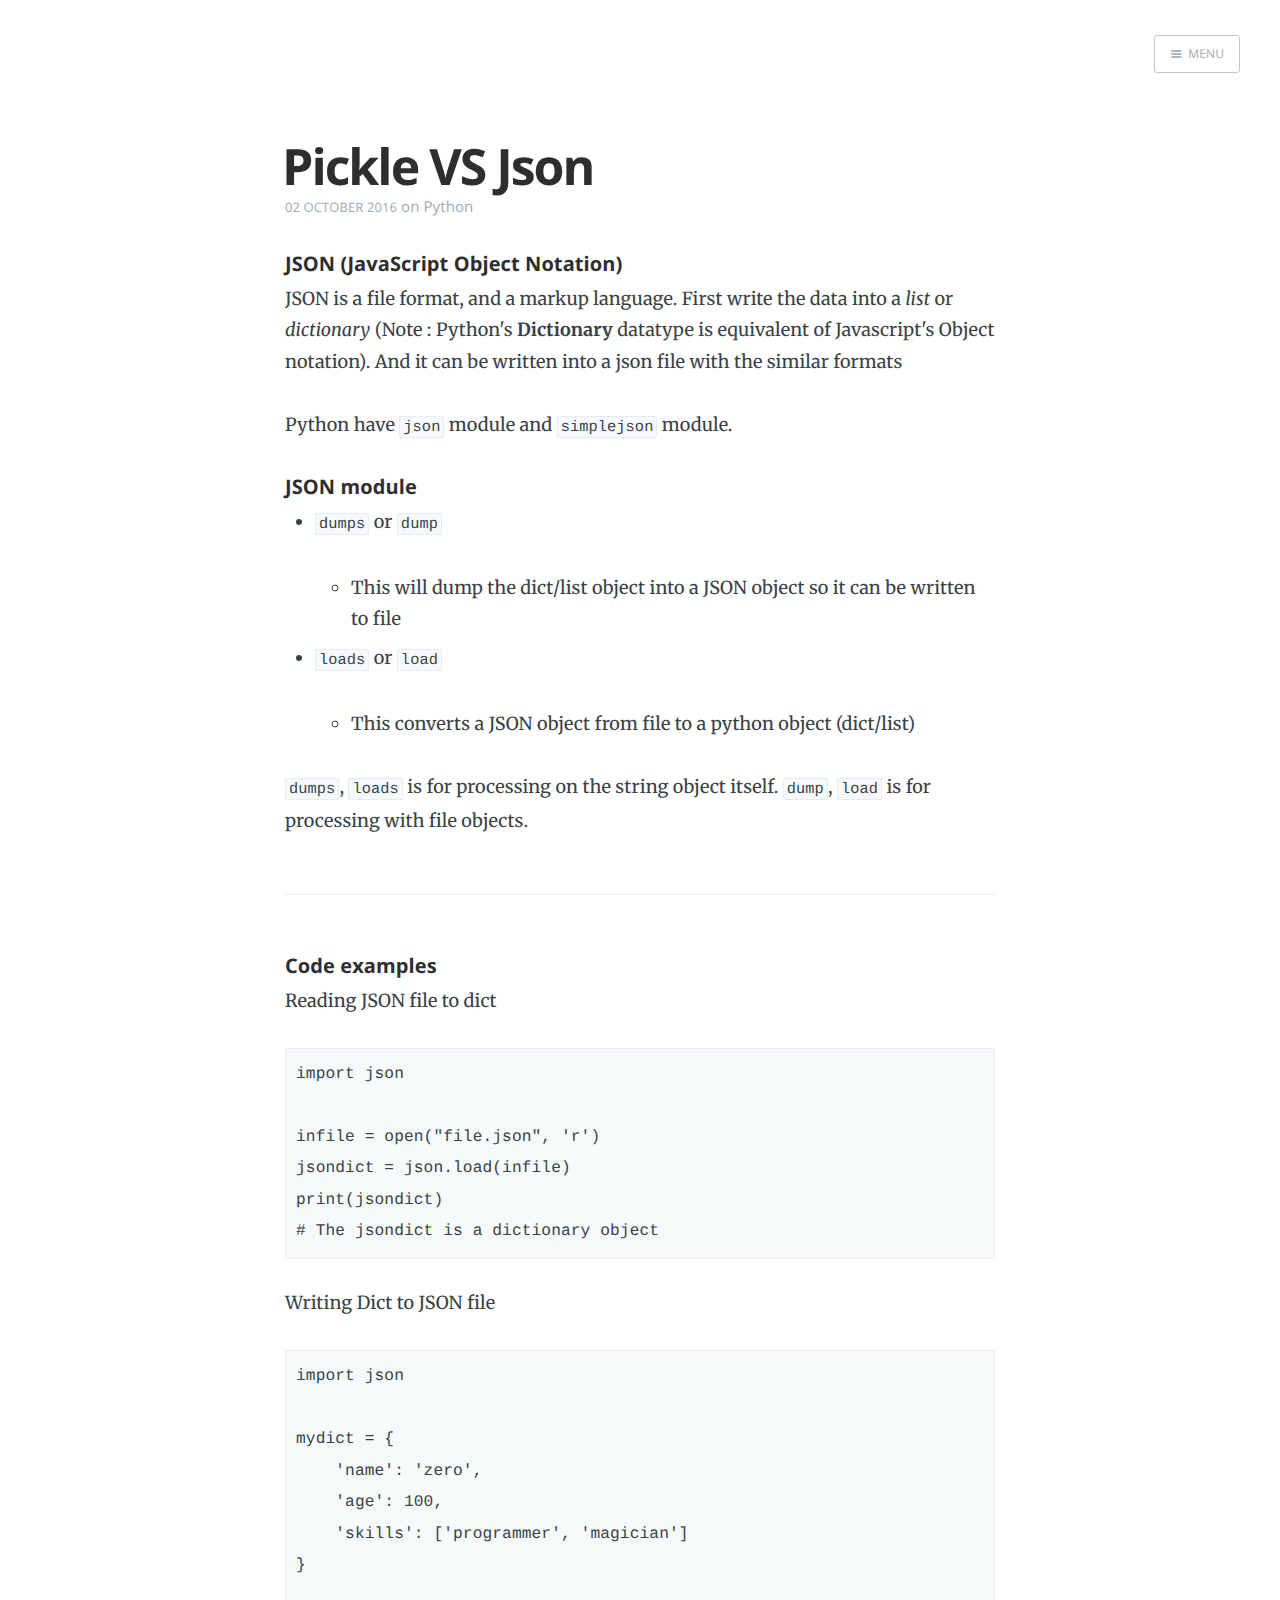
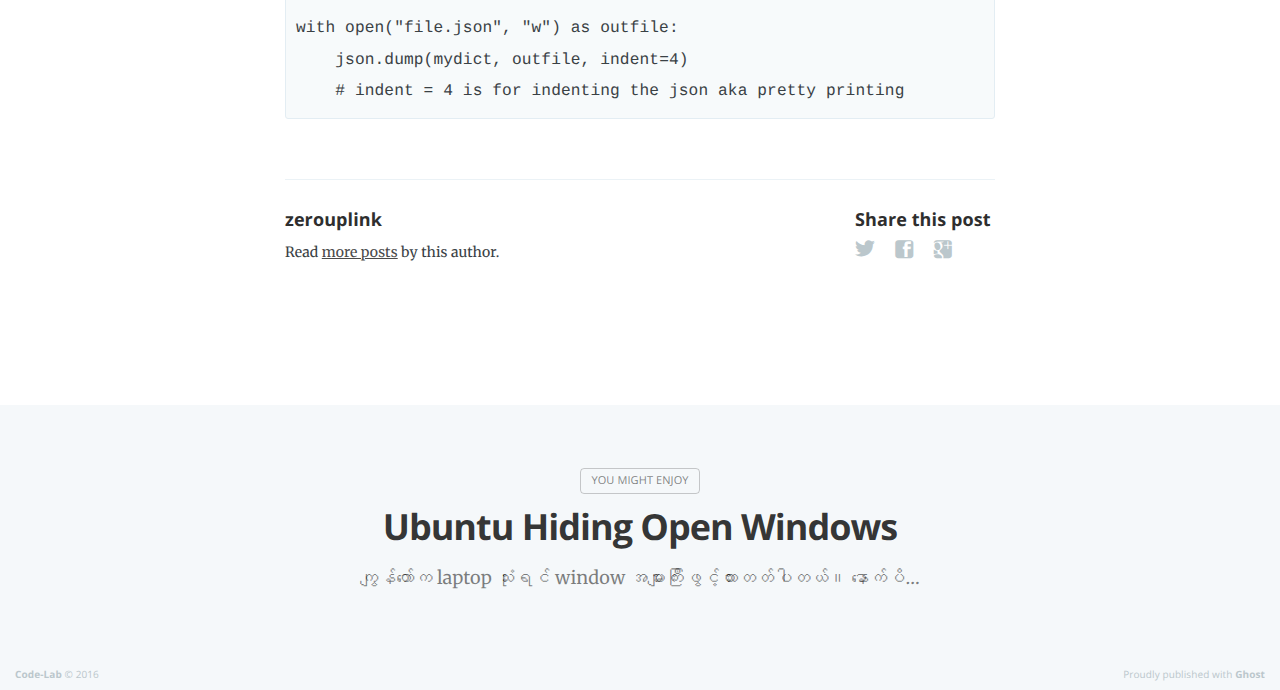
==== pickle-vs-json/index.html @ 9c70cc10 "Pickle VS JSON post" ====
<head>
    <meta charset="utf-8">
    <meta http-equiv="X-UA-Compatible" content="IE=edge">

    <title>Pickle VS Json</title>
    <meta name="description" content="">

    <meta name="HandheldFriendly" content="True">
    <meta name="viewport" content="width=device-width, initial-scale=1.0">

    <link rel="shortcut icon" href="../favicon.ico">

    <link rel="stylesheet" type="text/css" href="../assets/css/screen.css?v=902870413f">
    <link rel="stylesheet" type="text/css" href="http://fonts.googleapis.com/css?family=Merriweather:300,700,700italic,300italic%7COpen+Sans:700,400">

    <link rel="canonical" href="http://p.umputun.com/pickle-vs-json/">
    <meta name="referrer" content="origin">
    
    <meta property="og:site_name" content="Code-Lab">
    <meta property="og:type" content="article">
    <meta property="og:title" content="Pickle VS Json">
    <meta property="og:description" content="JSON (JavaScript Object Notation) JSON is a file format, and a markup language. First write the data into a list or dictionary (Note : Python's Dictionary datatype is equivalent of Javascript's Object notation). And it can be written into a json file with the similar formats Python have json module and">
    <meta property="og:url" content="http://p.umputun.com/pickle-vs-json/">
    <meta property="article:published_time" content="2016-10-02T12:34:28.704Z">
    <meta property="article:modified_time" content="2016-10-02T12:34:28.700Z">
    <meta property="article:tag" content="Python">
    
    <meta name="twitter:card" content="summary">
    <meta name="twitter:title" content="Pickle VS Json">
    <meta name="twitter:description" content="JSON (JavaScript Object Notation) JSON is a file format, and a markup language. First write the data into a list or dictionary (Note : Python's Dictionary datatype is equivalent of Javascript's Object notation). And it can be written into a json file with the similar formats Python have json module and">
    <meta name="twitter:url" content="http://p.umputun.com/pickle-vs-json/">
    <meta name="twitter:label1" content="Written by">
    <meta name="twitter:data1" content="zerouplink">
    <meta name="twitter:label2" content="Filed under">
    <meta name="twitter:data2" content="Python">
    
    <script type="application/ld+json">
{
    "@context": "https://schema.org",
    "@type": "Article",
    "publisher": {
        "@type": "Organization",
        "name": "Code-Lab",
        "logo": "http://p.umputun.com/ghost/img/ghosticon.jpg"
    },
    "author": {
        "@type": "Person",
        "name": "zerouplink",
        "url": "http://p.umputun.com/author/zerouplink/",
        "sameAs": []
    },
    "headline": "Pickle VS Json",
    "url": "http://p.umputun.com/pickle-vs-json/",
    "datePublished": "2016-10-02T12:34:28.704Z",
    "dateModified": "2016-10-02T12:34:28.700Z",
    "keywords": "Python",
    "description": "JSON (JavaScript Object Notation) JSON is a file format, and a markup language. First write the data into a list or dictionary (Note : Python&#x27;s Dictionary datatype is equivalent of Javascript&#x27;s Object notation). And it can be written into a json file with the similar formats Python have json module and"
}
    </script>

    <meta name="generator" content="Ghost 0.8">
    <link rel="alternate" type="application/rss+xml" title="Code-Lab" href="http://p.umputun.com/rss/">
</head>
<body class="post-template tag-python nav-closed">

    <div class="nav">
    <h3 class="nav-title">Menu</h3>
    <a href="index.html#" class="nav-close">
        <span class="hidden">Close</span>
    </a>
    <ul>
            <li class="nav-home" role="presentation"><a href="http://p.umputun.com/">Home</a></li>
    </ul>
        <a class="subscribe-button icon-feed" href="http://p.umputun.com/rss/">Subscribe</a>
</div>
<span class="nav-cover"></span>


    <div class="site-wrapper">

        


<header class="main-header post-head no-cover">
    <nav class="main-nav  clearfix">
        
            <a class="menu-button icon-menu" href="index.html#"><span class="word">Menu</span></a>
    </nav>
</header>

<main class="content" role="main">
    <article class="post tag-python">

        <header class="post-header">
            <h1 class="post-title">Pickle VS Json</h1>
            <section class="post-meta">
                <time class="post-date" datetime="2016-10-02">02 October 2016</time>  on <a href="../tag/python/">Python</a>
            </section>
        </header>

        <section class="post-content">
            <h5 id="jsonjavascriptobjectnotation">JSON (JavaScript Object Notation)</h5>

<p>JSON is a file format, and a markup language. First write the data into a <em>list</em> or <em>dictionary</em> (Note : Python's <strong>Dictionary</strong> datatype is equivalent of Javascript's Object notation). And it can be written into a json file with the similar formats</p>

<p>Python have <code>json</code> module and <code>simplejson</code> module. </p>

<h5 id="jsonmodule">JSON module</h5>

<ul>
<li><p><code>dumps</code> or <code>dump</code></p>

<ul><li>This will dump the dict/list object into a JSON object so it can be written to file</li></ul></li>
<li><p><code>loads</code> or <code>load</code></p>

<ul><li>This converts a JSON object from file to a python object (dict/list)</li></ul></li>
</ul>

<p><code>dumps</code>, <code>loads</code> is for processing on the string object itself. <code>dump</code>, <code>load</code> is for processing with file objects.</p>

<hr>

<h5 id="codeexamples">Code examples</h5>

<p>Reading JSON file to dict  </p>

<pre><code class="language-python">import json

infile = open("file.json", 'r')  
jsondict = json.load(infile)  
print(jsondict)  
# The jsondict is a dictionary object
</code></pre>

<p>Writing Dict to JSON file  </p>

<pre><code class="language-python">import json

mydict = {  
    'name': 'zero',
    'age': 100,
    'skills': ['programmer', 'magician']
}

with open("file.json", "w") as outfile:  
    json.dump(mydict, outfile, indent=4)
    # indent = 4 is for indenting the json aka pretty printing
</code></pre>
        </section>

        <footer class="post-footer">



            <section class="author">
                <h4><a href="../author/zerouplink/">zerouplink</a></h4>

                    <p>Read <a href="../author/zerouplink/">more posts</a> by this author.</p>
                <div class="author-meta">
                    
                    
                </div>
            </section>


            <section class="share">
                <h4>Share this post</h4>
                <a class="icon-twitter" href="https://twitter.com/intent/tweet?text=Pickle%20VS%20Json&amp;url=http://p.umputun.com/pickle-vs-json/" onclick="window.open(this.href, 'twitter-share', 'width=550,height=235');return false;">
                    <span class="hidden">Twitter</span>
                </a>
                <a class="icon-facebook" href="https://www.facebook.com/sharer/sharer.php?u=http://p.umputun.com/pickle-vs-json/" onclick="window.open(this.href, 'facebook-share','width=580,height=296');return false;">
                    <span class="hidden">Facebook</span>
                </a>
                <a class="icon-google-plus" href="https://plus.google.com/share?url=http://p.umputun.com/pickle-vs-json/" onclick="window.open(this.href, 'google-plus-share', 'width=490,height=530');return false;">
                    <span class="hidden">Google+</span>
                </a>
            </section>


        </footer>

    </article>
</main>

<aside class="read-next">
    <a class="read-next-story prev no-cover" href="../ubuntu-hiding-open-windows/">
        <section class="post">
            <h2>Ubuntu Hiding Open Windows</h2>
            <p>ကျွန်တော်က laptop သုံးရင် window အများကြီးဖွင့်ထားတတ်ပါတယ်။ နောက်ပိ…</p>
        </section>
    </a>
</aside>



        <footer class="site-footer clearfix">
            <section class="copyright"><a href="http://p.umputun.com">Code-Lab</a> © 2016</section>
            <section class="poweredby">Proudly published with <a href="https://ghost.org">Ghost</a></section>
        </footer>

    </div>

    <script type="text/javascript" src="https://code.jquery.com/jquery-1.12.0.min.js"></script>
    
    <script type="text/javascript" src="../assets/js/jquery.fitvids.js?v=902870413f"></script>
    <script type="text/javascript" src="../assets/js/index.js?v=902870413f"></script>

</body>
---- assets/css/screen.css ----
/* ==========================================================================
   Table of Contents
   ========================================================================== */

/*

    0.  Normalize
    1.  Icons
    2.  General
    3.  Utilities
    4.  General
    5.  Single Post
    6.  Tag Archive
    7.  Read Next
    8.  Third Party Elements
    9.  Pagination
    10.  Footer
    11. Media Queries (Tablet)
    12. Media Queries (Mobile)
    13. Animations

*/

/* ==========================================================================
   0. normalize.css v3.0.3 | MIT License | git.io/normalize | (minified)
   ========================================================================== */

html {
    font-family: sans-serif;
    -ms-text-size-adjust: 100%;
    -webkit-text-size-adjust: 100%
}
body { margin: 0; }
article, aside, details,
figcaption, figure,
footer, header,
main, menu, nav,
section, summary { display:block; }
audio, canvas, progress, video {
    display: inline-block;
    vertical-align: baseline;
}
audio:not([controls]) { display: none; height: 0; }
[hidden], template { display: none; }
a { background-color: transparent;}
a:active, a:hover { outline: 0; }
abbr[title] { border-bottom: 1px dotted; }
b, strong { font-weight: bold; }
dfn { font-style: italic; }
h1 { font-size: 2em; margin: 0.67em 0; }
mark { background: #ff0; color: #000; }
small { font-size: 80%; }
sub, sup {
    font-size: 75%;
    line-height: 0;
    position: relative;
    vertical-align: baseline;
}
sup { top: -0.5em; }
sub { bottom: -0.25em; }
img { border: 0; }
svg:not(:root) { overflow: hidden; }
figure { margin: 1em 40px; }
hr { box-sizing: content-box; height: 0; }
pre { overflow: auto; }
code, kbd, pre, samp { font-family: monospace, monospace; font-size: 1em; }
button, input, optgroup, select, textarea {
    color: inherit;
    font: inherit;
    margin: 0;
}
button { overflow: visible; }
button, select { text-transform: none; }
button, html input[type="button"],
input[type="reset"], input[type="submit"] {
    -webkit-appearance: button;
    cursor: pointer;
}
button[disabled], html input[disabled] { cursor: default; }
button::-moz-focus-inner, input::-moz-focus-inner { border: 0; padding: 0; }
input { line-height: normal; }
input[type="checkbox"],
input[type="radio"] { box-sizing: border-box; padding: 0; }
input[type="number"]::-webkit-inner-spin-button,
input[type="number"]::-webkit-outer-spin-button { height: auto; }
input[type="search"] { -webkit-appearance: textfield; }
input[type="search"]::-webkit-search-cancel-button,
input[type="search"]::-webkit-search-decoration { -webkit-appearance: none; }
fieldset {
    border: 1px solid #c0c0c0;
    margin: 0 2px;
    padding: 0.35em 0.625em 0.75em;
}
legend { border: 0; padding: 0; }
textarea { overflow: auto; }
optgroup { font-weight: bold; }
table{ border-collapse: collapse; border-spacing: 0; }
td, th{ padding: 0; }


/* ==========================================================================
   1. Icons - Sets up the icon font and respective classes
   ========================================================================== */

/* Import the font file with the icons in it */
@font-face {
    font-family: "casper-icons";
    src:url("../fonts/casper-icons.eot?v=1");
    src:url("../fonts/casper-icons.eot?v=1") format("embedded-opentype"),
        url("../fonts/casper-icons.woff?v=1") format("woff"),
        url("../fonts/casper-icons.ttf?v=1") format("truetype"),
        url("../fonts/casper-icons.svg?v=1") format("svg");
    font-weight: normal;
    font-style: normal;
}

/* Apply these base styles to all icons */
[class^="icon-"]:before, [class*=" icon-"]:before {
    font-family: "casper-icons", "Open Sans", sans-serif;
    speak: none;
    font-style: normal;
    font-weight: normal;
    font-variant: normal;
    text-transform: none;
    line-height: 1;
    text-decoration: none !important;
    -webkit-font-smoothing: antialiased;
    -moz-osx-font-smoothing: grayscale;
}

/* Each icon is created by inserting the correct character into the
   content of the :before pseudo element. Like a boss. */
.icon-ghost:before {
    content: "\f600";
}
.icon-feed:before {
    content: "\f601";
}
.icon-twitter:before {
    content: "\f602";
    font-size: 1.1em;
}
.icon-google-plus:before {
    content: "\f603";
}
.icon-facebook:before {
    content: "\f604";
}
.icon-arrow-left:before {
    content: "\f605";
}
.icon-stats:before {
    content: "\f606";
}
.icon-location:before {
    content: "\f607";
    margin-left: -3px; /* Tracking fix */
}
.icon-link:before {
    content: "\f608";
}
.icon-menu:before {
    content: "\f609";
}
/*
    IMPORTANT: When making any changes to the icon font, be sure to increment
    the version number by 1 in the @font-face rule. `?v=1` becomes `?v=2`
    This forces browsers to download the new font file.
*/


/* ==========================================================================
   2. General - Setting up some base styles
   ========================================================================== */

html {
    height: 100%;
    max-height: 100%;
    font-size: 62.5%;
    -webkit-tap-highlight-color: rgba(0, 0, 0, 0);
}

body {
    height: 100%;
    max-height: 100%;
    font-family: "Merriweather", serif;
    letter-spacing: 0.01rem;
    font-size: 1.8rem;
    line-height: 1.75em;
    color: #3A4145;
    -webkit-font-feature-settings: 'kern' 1;
    -moz-font-feature-settings: 'kern' 1;
    -o-font-feature-settings: 'kern' 1;
    text-rendering: geometricPrecision;
}

::-moz-selection {
    background: #D6EDFF;
}

::selection {
    background: #D6EDFF;
}

h1, h2, h3,
h4, h5, h6 {
    -webkit-font-feature-settings: 'dlig' 1, 'liga' 1, 'lnum' 1, 'kern' 1;
    -moz-font-feature-settings: 'dlig' 1, 'liga' 1, 'lnum' 1, 'kern' 1;
    -o-font-feature-settings: 'dlig' 1, 'liga' 1, 'lnum' 1, 'kern' 1;
    color: #2E2E2E;
    line-height: 1.15em;
    margin: 0 0 0.4em 0;
    font-family: "Open Sans", sans-serif;
    text-rendering: geometricPrecision;
}

h1 {
    font-size: 5rem;
    letter-spacing: -2px;
    text-indent: -3px;
}

h2 {
    font-size: 3.6rem;
    letter-spacing: -1px;
}

h3 {
    font-size: 3rem;
    letter-spacing: -0.6px;
}

h4 {
    font-size: 2.5rem;
}

h5 {
    font-size: 2rem;
}

h6 {
    font-size: 2rem;
}

a {
    color: #4A4A4A;
    transition: color 0.3s ease;
}

a:hover {
    color: #111;
}

p, ul, ol, dl {
    -webkit-font-feature-settings: 'liga' 1, 'onum' 1, 'kern' 1;
    -moz-font-feature-settings: 'liga' 1, 'onum' 1, 'kern' 1;
    -o-font-feature-settings: 'liga' 1, 'onum' 1, 'kern' 1;
    margin: 0 0 1.75em 0;
    text-rendering: geometricPrecision;
}

ol, ul {
    padding-left: 3rem;
}

ol ol, ul ul,
ul ol, ol ul {
    margin: 0 0 0.4em 0;
    padding-left: 2em;
}

dl dt {
    float: left;
    width: 180px;
    overflow: hidden;
    clear: left;
    text-align: right;
    text-overflow: ellipsis;
    white-space: nowrap;
    font-weight: 700;
    margin-bottom: 1em;
}

dl dd {
    margin-left: 200px;
    margin-bottom: 1em
}

li {
    margin: 0.4em 0;
}

li li {
    margin: 0;
}

hr {
    display: block;
    height: 1px;
    border: 0;
    border-top: #EFEFEF 1px solid;
    margin: 3.2em 0;
    padding: 0;
}

blockquote {
    -moz-box-sizing: border-box;
    box-sizing: border-box;
    margin: 1.75em 0 1.75em -2.2em;
    padding: 0 0 0 1.75em;
    border-left: #4A4A4A 0.4em solid;
}

blockquote p {
    margin: 0.8em 0;
    font-style: italic;
}

blockquote small {
    display: inline-block;
    margin: 0.8em 0 0.8em 1.5em;
    font-size: 0.9em;
    color: #CCC;
}

blockquote small:before { content: "\2014 \00A0"; }

blockquote cite {
    font-weight: 700;
}

blockquote cite a { font-weight: normal; }

mark {
    background-color: #fdffb6;
}

code, tt {
    padding: 1px 3px;
    font-family: Inconsolata, monospace, sans-serif;
    font-size: 0.85em;
    white-space: pre-wrap;
    border: #E3EDF3 1px solid;
    background: #F7FAFB;
    border-radius: 2px;
    -webkit-font-feature-settings: "liga" 0;
    -moz-font-feature-settings: "liga" 0;
    font-feature-settings: "liga" 0;
}

pre {
    -moz-box-sizing: border-box;
    box-sizing: border-box;
    margin: 0 0 1.75em 0;
    border: #E3EDF3 1px solid;
    width: 100%;
    padding: 10px;
    font-family: Inconsolata, monospace, sans-serif;
    font-size: 0.9em;
    white-space: pre;
    overflow: auto;
    background: #F7FAFB;
    border-radius: 3px;
}

pre code, pre tt {
    font-size: inherit;
    white-space: pre-wrap;
    background: transparent;
    border: none;
    padding: 0;
}

kbd {
    display: inline-block;
    margin-bottom: 0.4em;
    padding: 1px 8px;
    border: #CCC 1px solid;
    color: #666;
    text-shadow: #FFF 0 1px 0;
    font-size: 0.9em;
    font-weight: 700;
    background: #F4F4F4;
    border-radius: 4px;
    box-shadow:
        0 1px 0 rgba(0, 0, 0, 0.2),
        0 1px 0 0 #fff inset;
}

table {
    -moz-box-sizing: border-box;
    box-sizing: border-box;
    margin: 1.75em 0;
    width: 100%;
    max-width: 100%;
    background-color: transparent;
}

table th,
table td {
    padding: 8px;
    line-height: 20px;
    text-align: left;
    vertical-align: top;
    border-top: #EFEFEF 1px solid;
}

table th { color: #000; }

table caption + thead tr:first-child th,
table caption + thead tr:first-child td,
table colgroup + thead tr:first-child th,
table colgroup + thead tr:first-child td,
table thead:first-child tr:first-child th,
table thead:first-child tr:first-child td {
    border-top: 0;
}

table tbody + tbody { border-top: #EFEFEF 2px solid; }

table table table { background-color: #FFF; }

table tbody > tr:nth-child(odd) > td,
table tbody > tr:nth-child(odd) > th {
    background-color: #F6F6F6;
}

table.plain tbody > tr:nth-child(odd) > td,
table.plain tbody > tr:nth-child(odd) > th {
   background: transparent;
}

iframe, .fluid-width-video-wrapper {
    display: block;
    margin: 1.75em 0;
}

/* When a video is inside the fitvids wrapper, drop the
margin on the iframe, cause it breaks stuff. */
.fluid-width-video-wrapper iframe {
    margin: 0;
}

textarea, select, input {
    width: 260px;
    padding: 6px 9px;
    margin: 0 0 5px 0;
    outline: 0;
    font-family: 'Open Sans', sans-serif;
    font-size: 1.6rem;
    font-weight: 100;
    line-height: 1.4em;
    background: #fff;
    border: #e7eef2 1px solid;
    border-radius: 4px;
    box-shadow: none;
    -webkit-appearance: none;
}

textarea {
    width: 100%;
    max-width: 340px;
    min-width: 250px;
    height: auto;
    min-height: 80px;
}

input[type="text"]:focus,
input[type="email"]:focus,
input[type="search"]:focus,
input[type="tel"]:focus,
input[type="url"]:focus,
input[type="password"]:focus,
input[type="number"]:focus,
input[type="date"]:focus,
input[type="month"]:focus,
input[type="week"]:focus,
input[type="time"]:focus,
input[type="datetime"]:focus,
input[type="datetime-local"]:focus,
textarea:focus {
    border: #bbc7cc 1px solid;
    background: #fff;
    outline: none;
    outline-width: 0;
}

select {
    width: 270px;
    height: 30px;
    line-height: 30px;
}

button {
    min-height: 35px;
    width: auto;
    display: inline-block;
    padding: 0.1rem 1.5rem;
    cursor: pointer;
    outline: none;
    text-decoration: none;
    color: #fff;
    font-family: 'Open Sans', sans-serif;
    font-size: 11px; // Hack because Firefox sucks ass.
    line-height: 13px; // Hack because Firefox sucks ass.
    font-weight: 300;
    text-align: center;
    letter-spacing: 1px;
    text-transform: uppercase;
    text-shadow: none;
    border-radius: 0.3rem;
    border: rgba(0,0,0,0.05) 0.1em solid;
    background: #5ba4e5;
}


/* ==========================================================================
   3. Utilities - These things get used a lot
   ========================================================================== */

/* Clears shit */
.clearfix:before,
.clearfix:after {
    content: " ";
    display: table;
}
.clearfix:after { clear: both; }
.clearfix { zoom: 1; }

/* Hides shit */
.hidden {
    text-indent: -9999px;
    visibility: hidden;
    display: none;
}

/* Creates a responsive wrapper that makes our content scale nicely */
.inner {
    position: relative;
    width: 80%;
    max-width: 710px;
    margin: 0 auto;
}

/* Centres vertically yo. (IE8+) */
.vertical {
    display: table-cell;
    vertical-align: middle;
}

/* Wraps the main content & footer */
.site-wrapper {
    position: relative;
    z-index: 10;
    min-height: 100%;
    background: #fff;
    -webkit-transition: -webkit-transform 0.5s ease;
            transition: transform 0.5s ease;
}

body.nav-opened .site-wrapper {
    overflow-x: hidden;
    -webkit-transform: translate3D(-240px, 0, 0);
        -ms-transform: translate3D(-240px, 0, 0);
            transform: translate3D(-240px, 0, 0);
    -webkit-transition: -webkit-transform 0.3s ease;
            transition: transform 0.3s ease;
}


/* ==========================================================================
   4. General - The main styles for the the theme
   ========================================================================== */

/* Big cover image on the home page */
.main-header {
    position: relative;
    display: table;
    width: 100%;
    height: 100vh;
    margin-bottom: 5rem;
    text-align: center;
    background: #222 no-repeat center center;
    background-size: cover;
    overflow: hidden;
}

.main-header .inner {
    width: 80%;
}

.main-nav {
    position: relative;
    padding: 35px 40px;
    margin: 0 0 30px 0;
}

.main-nav a {
    text-decoration: none;
    font-family: 'Open Sans', sans-serif;
}

/* Navigation */
body.nav-opened .nav-cover {
    position: fixed;
    top: 0;
    left: 0;
    right: 240px;
    bottom: 0;
    z-index: 200;
}

.nav {
    position: fixed;
    top: 0;
    right: 0;
    bottom: 0;
    z-index: 5;
    width: 240px;
    opacity: 0;
    background: #111;
    margin-bottom: 0;
    text-align: left;
    overflow-y: auto;
    -webkit-transition: -webkit-transform 0.5s ease,
                        opacity 0.3s ease 0.7s;
            transition: transform 0.5s ease,
                        opacity 0.3s ease 0.7s;
}

body.nav-closed .nav {
    -webkit-transform: translate3D(97px, 0, 0);
        -ms-transform: translate3D(97px, 0, 0);
            transform: translate3D(97px, 0, 0);
}

body.nav-opened .nav {
    opacity: 1;
    -webkit-transition: -webkit-transform 0.3s ease,
                        opacity 0s ease 0s;
            transition: transform 0.3s ease,
                        opacity 0s ease 0s;
    -webkit-transform: translate3D(0, 0, 0);
        -ms-transform: translate3D(0, 0, 0);
            transform: translate3D(0, 0, 0);
}

.nav-title {
    position: absolute;
    top: 45px;
    left: 30px;
    font-size: 16px;
    font-weight: 100;
    text-transform: uppercase;
    color: #fff;
}

.nav-close {
    position: absolute;
    top: 38px;
    right: 25px;
    width: 20px;
    height: 20px;
    padding: 0;
    font-size: 10px;
}

.nav-close:focus {
    outline: 0;
}

.nav-close:before,
.nav-close:after {
    content: '';
    position: absolute;
    top: 0;
    width: 20px;
    height: 1px;
    background: rgb(150,150,150);
    top: 15px;
    -webkit-transition: background 0.15s ease;
            transition: background 0.15s ease;
}

.nav-close:before {
    -webkit-transform: rotate(45deg);
        -ms-transform: rotate(45deg);
            transform: rotate(45deg);
}

.nav-close:after {
    -webkit-transform: rotate(-45deg);
        -ms-transform: rotate(-45deg);
            transform: rotate(-45deg);
}

.nav-close:hover:before,
.nav-close:hover:after {
    background: rgb(255,255,255);
}

.nav ul {
    padding: 90px 9% 5%;
    list-style: none;
    counter-reset: item;
}

.nav li:before {
    display: block;
    float: right;
    padding-right: 4%;
    padding-left: 5px;
    text-align: right;
    font-size: 1.2rem;
    vertical-align: bottom;
    color: #B8B8B8;
    content: counter(item, lower-roman);
    counter-increment: item;
}
.nav li {
    margin: 0;
}
.nav li a {
    text-decoration: none;
    line-height: 1.4;
    font-size: 1.4rem;
    display: block;
    padding: 0.6rem 4%;
    overflow: hidden;
    white-space: nowrap;
    text-overflow: ellipsis;
}
.nav li a:after {
    display: inline-block;
    content: " .......................................................";
    color: rgba(255,255,255,0.2);
    margin-left: 5px;
}
.nav .nav-current:before {
    color: #fff;
}
.nav .nav-current a:after {
    content: " ";
    border-bottom: rgba(255,255,255,0.5) 1px solid;
    width: 100%;
    height: 1px;
}

.nav a:link,
.nav a:visited {
    color: #B8B8B8;
}

.nav li.nav-current a,
.nav a:hover,
.nav a:active,
.nav a:focus {
    color: #fff;
}

.subscribe-button {
    -webkit-box-sizing: border-box;
    -moz-box-sizing: border-box;
    box-sizing: border-box;
    display: block;
    position: absolute;
    bottom: 30px;
    left: 30px;
    right: 30px;
    height: 38px;
    padding: 0 20px;
    color: #111 !important; /* Overides `.nav a:link, .nav a:visited` colour */
    text-align: center;
    font-size: 12px;
    font-family: "Open Sans", sans-serif;
    text-transform: uppercase;
    text-decoration: none;
    line-height: 35px;
    border-radius: 3px;
    background: #fff;
    transition: all ease 0.3s;
}
.subscribe-button:before {
    font-size: 9px;
    margin-right: 6px;
}


/* Create a bouncing scroll-down arrow on homepage with cover image */
.scroll-down {
    display: block;
    position: absolute;
    z-index: 100;
    bottom: 45px;
    left: 50%;
    margin-left: -16px;
    width: 34px;
    height: 34px;
    font-size: 34px;
    text-align: center;
    text-decoration: none;
    color: rgba(255,255,255,0.7);
    -webkit-transform: rotate(-90deg);
    -ms-transform: rotate(-90deg);
    transform: rotate(-90deg);
    -webkit-animation: bounce 4s 2s infinite;
    animation: bounce 4s 2s infinite;
}

/* Stop it bouncing and increase contrast when hovered */
.scroll-down:hover {
    color: #fff;
    -webkit-animation: none;
    animation: none;
}

/* Put a semi-opaque radial gradient behind the icon to make it more visible
   on photos which happen to have a light background. */
.home-template .main-header:after {
    display: block;
    content: " ";
    width: 150px;
    height: 130px;
    border-radius: 100%;
    position: absolute;
    bottom: 0;
    left: 50%;
    margin-left: -75px;
    background: radial-gradient(ellipse at center,  rgba(0,0,0,0.15) 0%,rgba(0,0,0,0) 70%,rgba(0,0,0,0) 100%);
}

/* Hide when there's no cover image or on page2+ */
.no-cover .scroll-down,
.no-cover.main-header:after,
.archive-template .scroll-down,
.archive-template .main-header:after {
    display: none
}

/* Appears in the top left corner of your home page */
.blog-logo {
    display: block;
    float: left;
    background: none !important; /* Makes sure there is never a background */
    border: none !important; /* Makes sure there is never a border */
}

.blog-logo img {
    -webkit-box-sizing: border-box;
    -moz-box-sizing: border-box;
    box-sizing: border-box;
    display: block;
    height: 38px;
    padding: 1px 0 5px 0;
    width: auto;
}

.menu-button {
    -webkit-box-sizing: border-box;
    -moz-box-sizing: border-box;
    box-sizing: border-box;
    display: inline-block;
    float: right;
    height: 38px;
    padding: 0 15px;
    border-style: solid;
    border-width: 1px;
    opacity: 1;
    text-align: center;
    font-size: 12px;
    text-transform: uppercase;
    line-height: 35px;
    white-space: nowrap;
    border-radius: 3px;
    transition: all 0.5s ease;
}
.menu-button:before {
    font-size: 12px;
    font-weight: bold;
    margin-right: 6px;
    position: relative;
    top: 1px;
}
.menu-button:hover {
    background: #fff;
}
.menu-button:focus {
    outline: 0;
}

/* When the navigation is closed */
.nav-closed .menu-button {
    color: #fff;
    border-color: rgba(255, 255, 255, 0.6);
}
.nav-closed .menu-button:hover {
    color: #222;
}

/* When the navigation is closed and there is no cover image */
.nav-closed .no-cover .menu-button {
    border-color: #BFC8CD;
    color: #9EABB3;
}
.nav-closed .no-cover .menu-button:hover {
    border-color: #555;
    color: #555;
}

/* When the navigation is opened */
.nav-opened .menu-button {
    padding: 0 12px;
    background: #111;
    border-color: #111;
    color: #fff;
    -webkit-transform: translate3D(94px, 0, 0);
        -ms-transform: translate3D(94px, 0, 0);
            transform: translate3D(94px, 0, 0);
    transition: all 0.3s ease;
}

.nav-opened .menu-button .word {
    opacity: 0;
    transition: all 0.3s ease;
}

/* Special styles when overlaid on an image*/
.main-nav.overlay {
    position: absolute;
    top: 0;
    left: 0;
    right: 0;
    height: 70px;
    border: none;
    background: linear-gradient(to bottom, rgba(0,0,0,0.2) 0%,rgba(0,0,0,0) 100%);
}
.no-cover .main-nav.overlay {
    background: none;
}

/* The details of your blog. Defined in ghost/settings/ */
.page-title {
    margin: 10px 0 10px 0;
    font-size: 5rem;
    letter-spacing: -1px;
    font-weight: 700;
    font-family: "Open Sans", sans-serif;
    color: #fff;
}

.page-description {
    margin: 0;
    font-size: 2rem;
    line-height: 1.5em;
    font-weight: 400;
    font-family: "Merriweather", serif;
    letter-spacing: 0.01rem;
    color: rgba(255,255,255,0.8);
}

.no-cover.main-header {
    min-height: 160px;
    max-height: 40vh;
    background: #f5f8fa;
}

.no-cover .page-title {
    color: rgba(0,0,0,0.8);
}

.no-cover .page-description {
    color: rgba(0,0,0,0.5);
}

/* Add subtle load-in animation for content on the home page */
.home-template .page-title {
    -webkit-animation: fade-in-down 0.6s;
    animation: fade-in-down 0.6s;
    -webkit-animation-delay: 0.2s;
    animation-delay: 0.2s;
}
.home-template .page-description {
    -webkit-animation: fade-in-down 0.9s;
    animation: fade-in-down 0.9s;
    -webkit-animation-delay: 0.1s;
    animation-delay: 0.1s;
}

/* Every post, on every page, gets this style on its <article> tag */
.post {
    position: relative;
    width: 80%;
    max-width: 710px;
    margin: 4rem auto;
    padding-bottom: 4rem;
    border-bottom: #EBF2F6 1px solid;
    word-wrap: break-word;
}

/* Add a little circle in the middle of the border-bottom on our .post
   just for the lolz and stylepoints. */
.post:after {
    display: block;
    content: "";
    width: 7px;
    height: 7px;
    border: #E7EEF2 1px solid;
    position: absolute;
    bottom: -5px;
    left: 50%;
    margin-left: -5px;
    background: #FFF;
    border-radius: 100%;
    box-shadow: #FFF 0 0 0 5px;
}

body:not(.post-template) .post-title {
    font-size: 3.6rem;
}

.post-title a {
    text-decoration: none;
}

.post-excerpt p {
    margin: 0;
    font-size: 0.9em;
    line-height: 1.7em;
}

.read-more {
    text-decoration: none;
}

.post-meta {
    display: block;
    margin: 1.75rem 0 0 0;
    font-family: "Open Sans", sans-serif;
    font-size: 1.5rem;
    line-height: 2.2rem;
    color: #9EABB3;
}

.author-thumb {
    width: 24px;
    height: 24px;
    float: left;
    margin-right: 9px;
    border-radius: 100%;
}

.post-meta a {
    color: #9EABB3;
    text-decoration: none;
}

.post-meta a:hover {
    text-decoration: underline;
}

.user-meta {
    position: relative;
    padding: 0.3rem 40px 0 100px;
    min-height: 77px;
}

.post-date {
    display: inline-block;
    margin-left: 8px;
    padding-left: 12px;
    border-left: #d5dbde 1px solid;
    text-transform: uppercase;
    font-size: 1.3rem;
    white-space: nowrap;
}

.user-image {
    position: absolute;
    top: 0;
    left: 0;
}

.user-name {
    display: block;
    font-weight: 700;
}

.user-bio {
    display: block;
    max-width: 440px;
    font-size: 1.4rem;
    line-height: 1.5em;
}

.publish-meta {
    position: absolute;
    top: 0;
    right: 0;
    padding: 4.3rem 0 4rem 0;
    text-align: right;
}

.publish-heading {
    display: block;
    font-weight: 700;
}

.publish-date {
    display: block;
    font-size: 1.4rem;
    line-height: 1.5em;
}


/* ==========================================================================
   5. Single Post - When you click on an individual post
   ========================================================================== */

.post-template .post-header {
   margin-bottom: 3.4rem;
}

.post-template .post-title {
    margin-bottom: 0;
}

.post-template .post-meta {
    margin: 0;
}

.post-template .post-date {
    padding: 0;
    margin: 0;
    border: none;
}

/* Stop elements, such as img wider than the post content, from
   creating horizontal scroll - slight hack due to imperfections
   with browser width % calculations and rounding */
.post-template .content {
    overflow: hidden;
}

/* Tweak the .post wrapper style */
.post-template .post {
    margin-top: 0;
    border-bottom: none;
    padding-bottom: 0;
}

/* Kill that stylish little circle that was on the border, too */
.post-template .post:after {
    display: none;
}

/* Keep images centered, and allow images wider than the main
   text column to break out. */
.post-content img {
    display: block;
    max-width: 126%;
    height: auto;
    padding: 0.6em 0;
    /* Centers an image by (1) pushing its left edge to the
       center of its container and (2) shifting the entire image
       in the opposite direction by half its own width.
       Works for images that are larger than their containers. */
    position: relative;
    left: 50%;
    -webkit-transform: translateX(-50%); /* for Safari and iOS */
    -ms-transform: translateX(-50%); /* for IE9 */
    transform: translateX(-50%);
}

.footnotes {
    font-style: italic;
    font-size: 1.3rem;
    line-height: 1.6em;
}

.footnotes li {
    margin: 0.6rem 0;
}

.footnotes p {
    margin: 0;
}

.footnotes p a:last-child {
    text-decoration: none;
}


/* The author credit area after the post */
.post-footer {
    position: relative;
    margin: 6rem 0 0 0;
    padding: 3rem 0 0 0;
    border-top: #EBF2F6 1px solid;
}

.post-footer h4 {
    font-size: 1.8rem;
    margin: 0;
}

.post-footer p {
    margin: 1rem 0;
    font-size: 1.4rem;
    line-height: 1.75em;
}

/* list of author links - location / url */
.author-meta {
    padding: 0;
    margin: 0;
    list-style: none;
    font-size: 1.4rem;
    line-height: 1;
    font-style: italic;
    color: #9EABB3;
}

.author-meta a {
    color: #9EABB3;
}
.author-meta a:hover {
    color: #111;
}

/* Create some space to the right for the share links */
.post-footer .author {
    margin-right: 180px;
}

.post-footer h4 a {
    color: #2e2e2e;
    text-decoration: none;
}

.post-footer h4 a:hover {
    text-decoration: underline;
}

/* Drop the share links in the space to the right.
   Doing it like this means it's easier for the author bio
   to be flexible at smaller screen sizes while the share
   links remain at a fixed width the whole time */
.post-footer .share {
    position: absolute;
    top: 3rem;
    right: 0;
    width: 140px;
}

.post-footer .share a {
    font-size: 1.8rem;
    display: inline-block;
    margin: 1rem 1.6rem 1.6rem 0;
    color: #BBC7CC;
    text-decoration: none;
}

.post-footer .share .icon-twitter:hover {
    color: #55acee;
}
.post-footer .share .icon-facebook:hover {
    color: #3b5998;
}
.post-footer .share .icon-google-plus:hover {
    color: #dd4b39;
}


/* ==========================================================================
   6. Author profile
   ========================================================================== */

.post-head.main-header {
    height: 65vh;
    min-height: 180px;
}

.no-cover.post-head.main-header {
    height: 85px;
    min-height: 0;
    margin-bottom: 0;
    background: transparent;
}

.tag-head.main-header {
    height: 40vh;
    min-height: 180px;
}

.author-head.main-header {
    height: 40vh;
    min-height: 180px;
}

.no-cover.author-head.main-header {
    height: 10vh;
    min-height: 100px;
    background: transparent;
}

.author-profile {
    padding: 0 15px 5rem 15px;
    border-bottom: #EBF2F6 1px solid;
    text-align: center;
}

/* Add a little circle in the middle of the border-bottom */
.author-profile:after {
    display: block;
    content: "";
    width: 7px;
    height: 7px;
    border: #E7EEF2 1px solid;
    position: absolute;
    bottom: -5px;
    left: 50%;
    margin-left: -5px;
    background: #FFF;
    border-radius: 100%;
    box-shadow: #FFF 0 0 0 5px;
}

.author-image {
    -webkit-box-sizing: border-box;
    -moz-box-sizing: border-box;
    box-sizing: border-box;
    display: block;
    position: absolute;
    top: -40px;
    left: 50%;
    margin-left: -40px;
    width: 80px;
    height: 80px;
    border-radius: 100%;
    overflow: hidden;
    padding: 6px;
    background: #fff;
    z-index: 2;
    box-shadow: #E7EEF2 0 0 0 1px;
}

.author-image .img {
    position: relative;
    display: block;
    width: 100%;
    height: 100%;
    background-size: cover;
    background-position: center center;
    border-radius: 100%;
}

.author-profile .author-image {
    position: relative;
    left: auto;
    top: auto;
    width: 120px;
    height: 120px;
    padding: 3px;
    margin: -100px auto 0 auto;
    box-shadow: none;
}

.author-title {
    margin: 1.5rem 0 1rem;
}

.author-bio {
    font-size: 1.8rem;
    line-height: 1.5em;
    font-weight: 200;
    color: #50585D;
    letter-spacing: 0;
    text-indent: 0;
}

.author-meta {
    margin: 1.6rem 0;
}
/* Location, website, and link */
.author-profile .author-meta {
    margin: 2rem 0;
    font-family: "Merriweather", serif;
    letter-spacing: 0.01rem;
    font-size: 1.7rem;
}
.author-meta span {
    display: inline-block;
    margin: 0 2rem 1rem 0;
    word-wrap: break-word;
}
.author-meta a {
    text-decoration: none;
}

/* Turn off meta for page2+ to make room for extra
   pagination prev/next links */
.archive-template .author-profile .author-meta {
    display: none;
}


/* ==========================================================================
   7. Read More - Next/Prev Post Links
   ========================================================================== */

.read-next {
    display: -webkit-box;
    display: -webkit-flex;
    display: -ms-flexbox;
    display: flex;
    -webkit-box-align: stretch;
    -webkit-align-items: stretch;
    -ms-flex-align: stretch;
    align-items: stretch;
    margin-top: 10rem;
}

.read-next-story {
    display: -webkit-box;
    display: -webkit-flex;
    display: -ms-flexbox;
    display: flex;
    -webkit-box-flex: 1;
    -webkit-flex-grow: 1;
    -ms-flex-positive: 1;
    flex-grow: 1;
    min-width: 50%;
    text-decoration: none;
    position: relative;
    text-align: center;
    color: #fff;
    background: #222 no-repeat center center;
    background-size: cover;
    overflow: hidden;
}
.read-next-story:hover:before {
    background: rgba(0,0,0,0.8);
    transition: all 0.2s ease;
}
.read-next-story:hover .post:before {
    color: #222;
    background: #fff;
    transition: all 0.2s ease;
}

.read-next-story:before {
    content: "";
    display: block;
    position: absolute;
    top: 0;
    right: 0;
    bottom: 0;
    left: 0;
    background: rgba(0,0,0,0.7);
    transition: all 0.5s ease;
}

.read-next-story .post {
    padding-top: 6rem;
    padding-bottom: 6rem;
}

.read-next-story .post:before {
    content: "Read This Next";
    padding: 4px 10px 5px;
    text-transform: uppercase;
    font-size: 1.1rem;
    font-family: "Open Sans", sans-serif;
    color: rgba(255,255,255,0.8);
    border: rgba(255,255,255,0.5) 1px solid;
    border-radius: 4px;
    transition: all 0.5s ease;
}
.read-next-story.prev .post:before {
    content: "You Might Enjoy";
}

.read-next-story h2 {
    margin-top: 1rem;
    color: #fff;
}

.read-next-story p {
    margin: 0;
    color: rgba(255,255,255,0.8);
}

/* Special styles for posts with no cover images */
.read-next-story.no-cover {
    background: #f5f8fa;
}

.read-next-story.no-cover:before {
    display: none;
}

.read-next-story.no-cover .post:before {
    color: rgba(0,0,0,0.5);
    border-color: rgba(0,0,0,0.2);
}

.read-next-story.no-cover h2 {
    color: rgba(0,0,0,0.8);
}

.read-next-story.no-cover p {
    color: rgba(0,0,0,0.5);
}

/* if there are two posts without covers, put a border between them */
.read-next-story.no-cover + .read-next-story.no-cover {
    border-left: rgba(0,0,100,0.04) 1px solid;
    -webkit-box-sizing: border-box;
    -moz-box-sizing: border-box;
    box-sizing: border-box;
}

/* Correctly position site-footer when next to the .read-next container */
.read-next + .site-footer {
    position: absolute;
    bottom: 0;
    left: 0;
    right: 0;
    margin: 0;
}

/* ==========================================================================
   8. Third Party Elements - Embeds from other services
   ========================================================================== */

/* Github */
.gist table {
    margin: 0;
    font-size: 1.4rem;
    text-rendering: auto;
}
.gist td {
    line-height: 1.4;
}
.gist .line-number {
    min-width: 25px;
}

/* Pastebin */
.content .embedPastebin {
    margin-bottom: 1.75em;
}


/* ==========================================================================
   9. Pagination - Tools to let you flick between pages
   ========================================================================== */

/* The main wrapper for our pagination links */
.pagination {
    position: relative;
    width: 80%;
    max-width: 710px;
    margin: 4rem auto;
    font-family: "Open Sans", sans-serif;
    font-size: 1.3rem;
    color: #9EABB3;
    text-align: center;
}

.pagination a {
    color: #9EABB3;
    transition: all 0.2s ease;
}

/* Push the previous/next links out to the left/right */
.older-posts,
.newer-posts {
    position: absolute;
    display: inline-block;
    padding: 0 15px;
    border: #bfc8cd 1px solid;
    text-decoration: none;
    border-radius: 4px;
    transition: border 0.3s ease;
}

.older-posts {
    right: 0;
}

.page-number {
    display: inline-block;
    padding: 2px 0;
    min-width: 100px;
}

.newer-posts {
    left: 0;
}

.older-posts:hover,
.newer-posts:hover {
    color: #889093;
    border-color: #98a0a4;
}

.extra-pagination {
    display: none;
    border-bottom: #EBF2F6 1px solid;
}
.extra-pagination:after {
    display: block;
    content: "";
    width: 7px;
    height: 7px;
    border: #E7EEF2 1px solid;
    position: absolute;
    bottom: -5px;
    left: 50%;
    margin-left: -5px;
    background: #FFF;
    border-radius: 100%;
    box-shadow: #FFF 0 0 0 5px;
}
.extra-pagination .pagination {
    width: auto;
}

/* On page2+ make all the headers smaller */
.archive-template .main-header {
    max-height: 30vh;
}

/* On page2+ show extra pagination controls at the top of post list */
.archive-template .extra-pagination {
    display: block;
}


/* ==========================================================================
   10. Subscribe - Generate those email subscribers
   ========================================================================== */

.gh-subscribe {
    border: #e7eef2 1px solid;
    padding: 3rem;
    margin-top: 3rem;
    text-align: center;
    background: #f5f8fa;
    border-radius: 5px;
}

.gh-subscribe-title {
    margin-bottom: 0;
    font-size: 2.4rem
}

.gh-subscribe p {
    margin-top: 0;
    font-size: 1.5rem;
}

.gh-subscribe form {
    display: flex;
    justify-content: center;
    margin: 20px 0 0 0;
}

.gh-subscribe .form-group {
    flex-grow: 1;
    max-width: 300px;
}

.gh-subscribe .subscribe-email {
    box-sizing: border-box;
    width: 100%;
    margin: 0;
    border-radius: 4px 0 0 4px;
    transition: all ease 0.5s;
}

.gh-subscribe .subscribe-email:focus {
    border: #5ba4e5 1px solid;
    transition: all ease 0.2s;
}

.gh-subscribe button {
    margin-left: -1px;
    border-radius: 0 4px 4px 0;
}

.gh-subscribe-rss {
    font-family: 'Open Sans', sans-serif;
    font-size: 1.2rem;
    line-height: 1.4em;
}

/* ==========================================================================
   11. Footer - The bottom of every page
   ========================================================================== */

.site-footer {
    position: relative;
    margin: 8rem 0 0 0;
    padding: 1rem 15px;
    font-family: "Open Sans", sans-serif;
    font-size: 1rem;
    line-height: 1.75em;
    color: #BBC7CC;
}

.site-footer a {
    color: #BBC7CC;
    text-decoration: none;
    font-weight: bold;
}

.site-footer a:hover {
    border-bottom: #bbc7cc 1px solid;
}

.poweredby {
    display: block;
    width: 45%;
    float: right;
    text-align: right;
}

.copyright {
    display: block;
    width: 45%;
    float: left;
}


/* ==========================================================================
   12. Media Queries - Smaller than 900px
   ========================================================================== */

@media only screen and (max-width: 900px) {

    blockquote {
        margin-left: 0;
    }

    .main-header {
        -webkit-box-sizing: border-box;
        -moz-box-sizing: border-box;
        box-sizing: border-box;
        height: auto;
        min-height: 240px;
        height: 60vh;
        padding: 15% 0;
    }

    .scroll-down,
    .home-template .main-header:after { display: none; }

    .archive-template .main-header {
        min-height: 180px;
        padding: 10% 0;
    }

    .blog-logo img {
        padding: 4px 0;
    }

    .page-title {
        font-size: 4rem;
        letter-spacing: -1px;
    }

    .page-description {
        font-size: 1.8rem;
        line-height: 1.5em;
    }

    .post {
        font-size: 0.95em
    }

    body:not(.post-template) .post-title {
        font-size: 3.2rem;
    }

    hr {
        margin: 2.4em 0;
    }

    ol, ul {
        padding-left: 2em;
    }

    h1 {
        font-size: 4.5rem;
        text-indent: -2px;
    }

    h2 {
        font-size: 3.6rem;
    }

    h3 {
        font-size: 3.1rem;
    }

    h4 {
        font-size: 2.5rem;
    }

    h5 {
        font-size: 2.2rem;
    }

    h6 {
        font-size: 1.8rem;
    }

    .author-profile {
        padding-bottom: 4rem;
    }

    .author-profile .author-bio {
        font-size: 1.6rem;
    }

    .author-meta span {
        display: block;
        margin: 1.5rem 0;
    }
    .author-profile .author-meta span {
        font-size: 1.6rem;
    }

    .post-head.main-header {
        height:45vh;
    }

    .tag-head.main-header,
    .author-head.main-header {
        height: 30vh;
    }

    .no-cover.post-head.main-header {
        height: 55px;
        padding: 0;
    }

    .no-cover.author-head.main-header {
        padding: 0;
    }

    .gh-subscribe {
        padding: 2rem;
    }

    .gh-subscribe-title {
        font-size: 2rem
    }

    .gh-subscribe p {
        font-size: 1.4rem;
    }

    .read-next {
        -webkit-box-orient: vertical;
        -webkit-box-direction: normal;
        -webkit-flex-direction: column;
        -ms-flex-direction: column;
        flex-direction: column;
        margin-top: 4rem;
    }

    .read-next p {
        display: none;
    }

    .read-next-story.no-cover + .read-next-story.no-cover {
        border-top: rgba(0,0,100,0.06) 1px solid;
        border-left: none;
    }

}


/* ==========================================================================
   12. Media Queries - Smaller than 500px
   ========================================================================== */

@media only screen and (max-width: 500px) {

    .main-header {
        margin-bottom: 15px;
        height: 40vh;
    }

    .no-cover.main-header {
        height: 30vh;
    }

    .archive-template .main-header {
        max-height: 20vh;
        min-height: 160px;
        padding: 10% 0;
    }

    .main-nav {
        padding: 5px;
        margin-bottom: 2rem;
    }

    .blog-logo {
        padding: 5px;
    }

    .blog-logo img {
        height: 30px;
    }

    .menu-button {
        padding: 0 5px;
        border-radius: 0;
        border-width: 0;
        color: #2e2e2e;
        background: transparent;
    }
    .menu-button:hover {
        color: #2e2e2e;
        border-color: transparent;
        background: none;
    }
    body.nav-opened .menu-button {
        background: none;
        border: transparent;
    }

    .main-nav.overlay a:hover {
        color: #fff;
        border-color: transparent;
        background: transparent;
    }

    .no-cover .main-nav.overlay {
        background: none;
    }
    .no-cover .main-nav.overlay .menu-button {
        border: none;
    }

    .main-nav.overlay .menu-button {
        border-color: transparent;
    }

    .nav-title {
        top: 25px;

    }

    .nav-close {
        position: absolute;
        top: 18px;
    }

    .nav ul {
        padding: 60px 9% 5%;
    }

    .inner,
    .pagination {
        width: auto;
        margin: 2rem auto;
    }

    .post {
        width: auto;
        margin-top: 2rem;
        margin-bottom: 2rem;
        margin-left: 16px;
        margin-right: 16px;
        padding-bottom: 2rem;
        line-height: 1.65em;
    }

    .post-date {
        display: none;
    }

    .post-template .post-header {
        margin-bottom: 2rem;
    }

    .post-template .post-date {
        display: inline-block;
    }

    hr {
        margin: 1.75em 0;
    }

    p, ul, ol, dl {
        font-size: 0.95em;
        margin: 0 0 2.5rem 0;
    }

    .page-title {
        font-size: 3rem;
    }

    .post-excerpt p {
        font-size: 0.85em;
    }

    .page-description {
        font-size: 1.6rem;
    }

    h1, h2, h3,
    h4, h5, h6 {
        margin: 0 0 0.3em 0;
    }

    h1 {
        font-size: 2.8rem;
        letter-spacing: -1px;
    }

    h2 {
        font-size: 2.4rem;
        letter-spacing: 0;
    }

    h3 {
        font-size: 2.1rem;
    }

    h4 {
        font-size: 1.9rem;
    }

    h5 {
        font-size: 1.8rem;
    }

    h6 {
        font-size: 1.8rem;
    }

    body:not(.post-template) .post-title {
        font-size: 2.5rem;
    }

    .post-template .site-footer {
        margin-top: 0;
    }

    .post-content img {
        padding: 0;
        width: calc(100% + 32px); /* expand with to image + margins */
        min-width: 0;
        max-width: 112%; /* fallback when calc doesn't work */
    }

    .post-meta {
        font-size: 1.3rem;
        margin-top: 1rem;
    }

    .post-footer {
        padding: 5rem 0 3rem 0;
        text-align: center;
    }

    .post-footer .author {
        margin: 0 0 2rem 0;
        padding: 0 0 1.6rem 0;
        border-bottom: #EBF2F6 1px dashed;
    }

    .post-footer .share {
        position: static;
        width: auto;
    }

    .post-footer .share a {
        margin: 1.4rem 0.8rem 0 0.8rem;
    }

    .author-meta li {
        float: none;
        margin: 0;
        line-height: 1.75em;
    }

    .author-meta li:before {
        display: none;
    }

    .older-posts,
    .newer-posts {
        position: static;
        margin: 10px 0;
    }

    .page-number {
        display: block;
    }

    .site-footer {
        margin-top: 3rem;
    }

    .author-profile {
        padding-bottom: 2rem;
    }

    .post-head.main-header {
        height: 30vh;
    }

    .tag-head.main-header,
    .author-head.main-header {
        height: 20vh;
    }

    .post-footer .author-image {
        top: -60px;
    }

    .author-profile .author-image {
        margin-top: -70px;
    }

    .author-profile .author-meta span {
        font-size: 1.4rem;
    }

    .archive-template .main-header .page-description {
        display: none;
    }

    .gh-subscribe {
        padding: 15px;
    }

    .gh-subscribe form {
        margin-top: 10px;
    }

    .read-next {
        margin-top: 2rem;
        margin-bottom: -37px;
    }

    .read-next .post {
        width: 100%;
    }

}


/* ==========================================================================
   13. Animations
   ========================================================================== */

/* Used to fade in title/desc on the home page */
@-webkit-keyframes fade-in-down {
    0% {
        opacity: 0;
        -webkit-transform: translateY(-10px);
        transform: translateY(-10px);
    }
    100% {
        opacity: 1;
        -webkit-transform: translateY(0);
        transform: translateY(0);
    }
}
@keyframes fade-in-down {
    0% {
        opacity: 0;
        -webkit-transform: translateY(-10px);
        transform: translateY(-10px);
    }
    100% {
        opacity: 1;
        -webkit-transform: translateY(0);
        transform: translateY(0);
    }
}

/* Used to bounce .scroll-down on home page */
@-webkit-keyframes bounce {
    0%, 10%, 25%, 40%, 50% {
        -webkit-transform: translateY(0) rotate(-90deg);
                transform: translateY(0) rotate(-90deg);
    }
    20% {
        -webkit-transform: translateY(-10px) rotate(-90deg);
                transform: translateY(-10px) rotate(-90deg);
    }
    30% {
        -webkit-transform: translateY(-5px) rotate(-90deg);
                transform: translateY(-5px) rotate(-90deg);
    }
}
@keyframes bounce {
    0%, 10%, 25%, 40%, 50% {
        -webkit-transform: translateY(0) rotate(-90deg);
                transform: translateY(0) rotate(-90deg);
    }
    20% {
        -webkit-transform: translateY(-10px) rotate(-90deg);
                transform: translateY(-10px) rotate(-90deg);
    }
    30% {
        -webkit-transform: translateY(-5px) rotate(-90deg);
                transform: translateY(-5px) rotate(-90deg);
    }
}


/* ==========================================================================
   End of file. Animations should be the last thing here. Do not add stuff
   below this point, or it will probably fuck everything up.
   ========================================================================== */
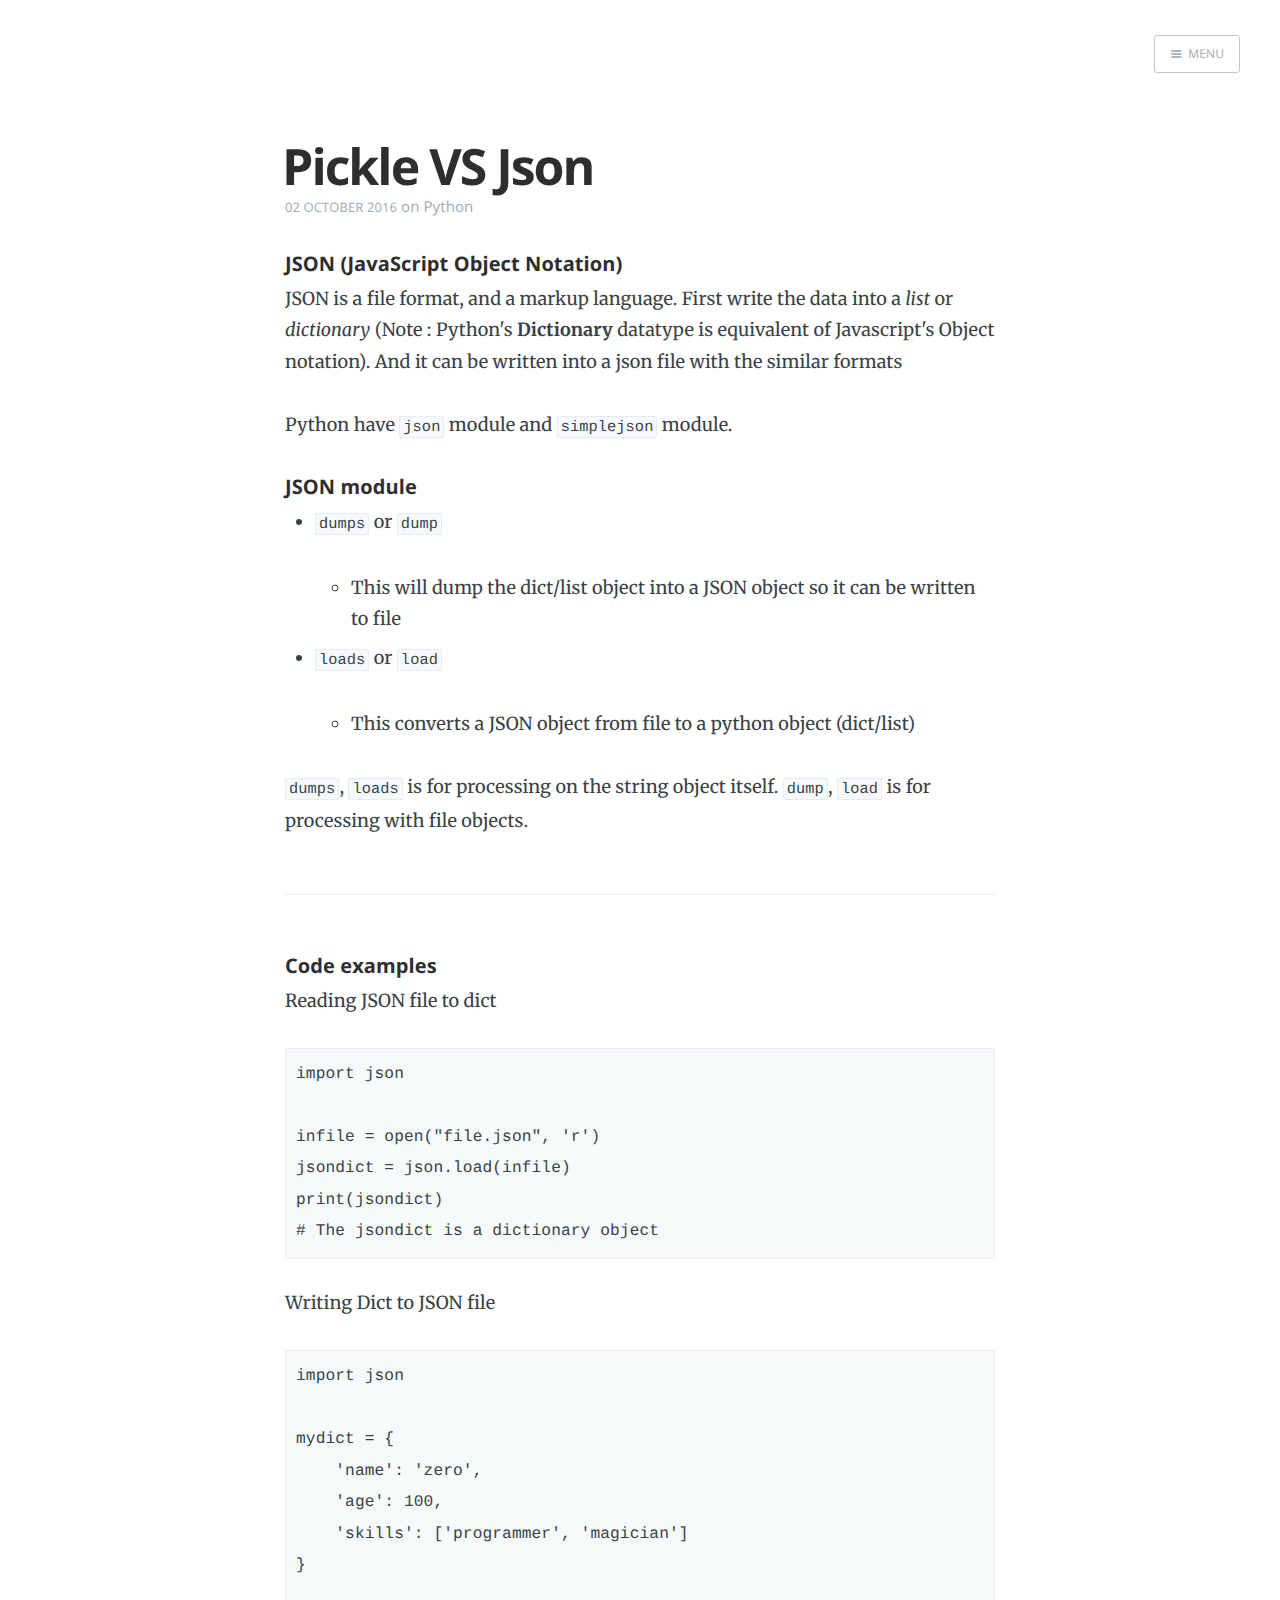
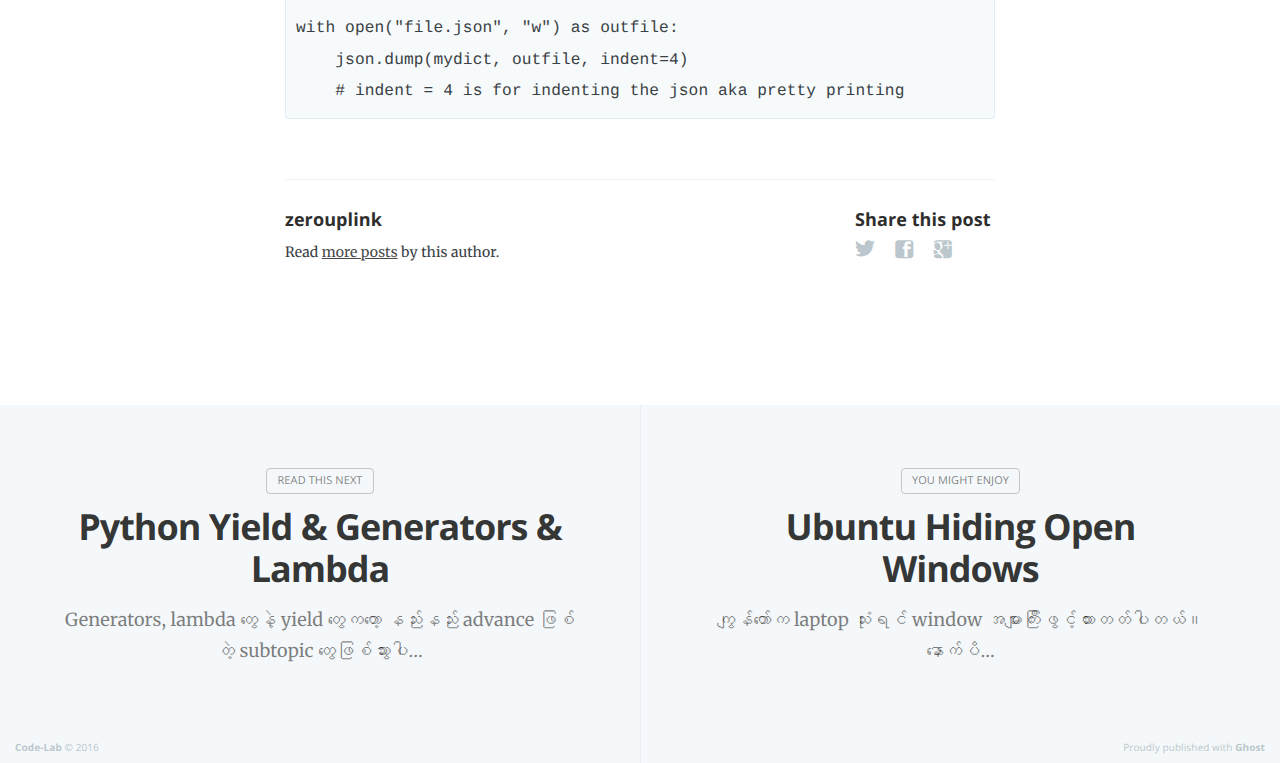
==== commit 49d94f5e: "Python Yield, Generators, Lambda" ====
--- a/pickle-vs-json/index.html
+++ b/pickle-vs-json/index.html
@@ -11,7 +11,7 @@
 
     <link rel="shortcut icon" href="../favicon.ico">
 
-    <link rel="stylesheet" type="text/css" href="../assets/css/screen.css?v=902870413f">
+    <link rel="stylesheet" type="text/css" href="../assets/css/screen.css?v=90abfaad7c">
     <link rel="stylesheet" type="text/css" href="http://fonts.googleapis.com/css?family=Merriweather:300,700,700italic,300italic%7COpen+Sans:700,400">
 
     <link rel="canonical" href="http://p.umputun.com/pickle-vs-json/">
@@ -70,7 +70,10 @@
         <span class="hidden">Close</span>
     </a>
     <ul>
-            <li class="nav-home" role="presentation"><a href="http://p.umputun.com/">Home</a></li>
+            <li class="nav-home" role="presentation"><a href="http://the-c0d3r.github.io">Home</a></li>
+            <li class="nav-programming" role="presentation"><a href="http://the-c0d3r.github.io/tag/programming/">Programming</a></li>
+            <li class="nav-python" role="presentation"><a href="http://the-c0d3r.github.io/tag/python">Python</a></li>
+            <li class="nav-linux" role="presentation"><a href="http://the-c0d3r.github.io/tag/linux">Linux</a></li>
     </ul>
         <a class="subscribe-button icon-feed" href="http://p.umputun.com/rss/">Subscribe</a>
 </div>
@@ -184,6 +187,12 @@
 </main>
 
 <aside class="read-next">
+    <a class="read-next-story no-cover" href="../python-yield-generators-lambda/">
+        <section class="post">
+            <h2>Python Yield &amp; Generators &amp; Lambda</h2>
+            <p>Generators, lambda တွေနဲ့ yield တွေကတော့ နည်းနည်း advance ဖြစ်တဲ့ subtopic တွေဖြစ်သွားပါ…</p>
+        </section>
+    </a>
     <a class="read-next-story prev no-cover" href="../ubuntu-hiding-open-windows/">
         <section class="post">
             <h2>Ubuntu Hiding Open Windows</h2>
@@ -203,7 +212,7 @@
 
     <script type="text/javascript" src="https://code.jquery.com/jquery-1.12.0.min.js"></script>
     
-    <script type="text/javascript" src="../assets/js/jquery.fitvids.js?v=902870413f"></script>
-    <script type="text/javascript" src="../assets/js/index.js?v=902870413f"></script>
+    <script type="text/javascript" src="../assets/js/jquery.fitvids.js?v=90abfaad7c"></script>
+    <script type="text/javascript" src="../assets/js/index.js?v=90abfaad7c"></script>
 
 </body>
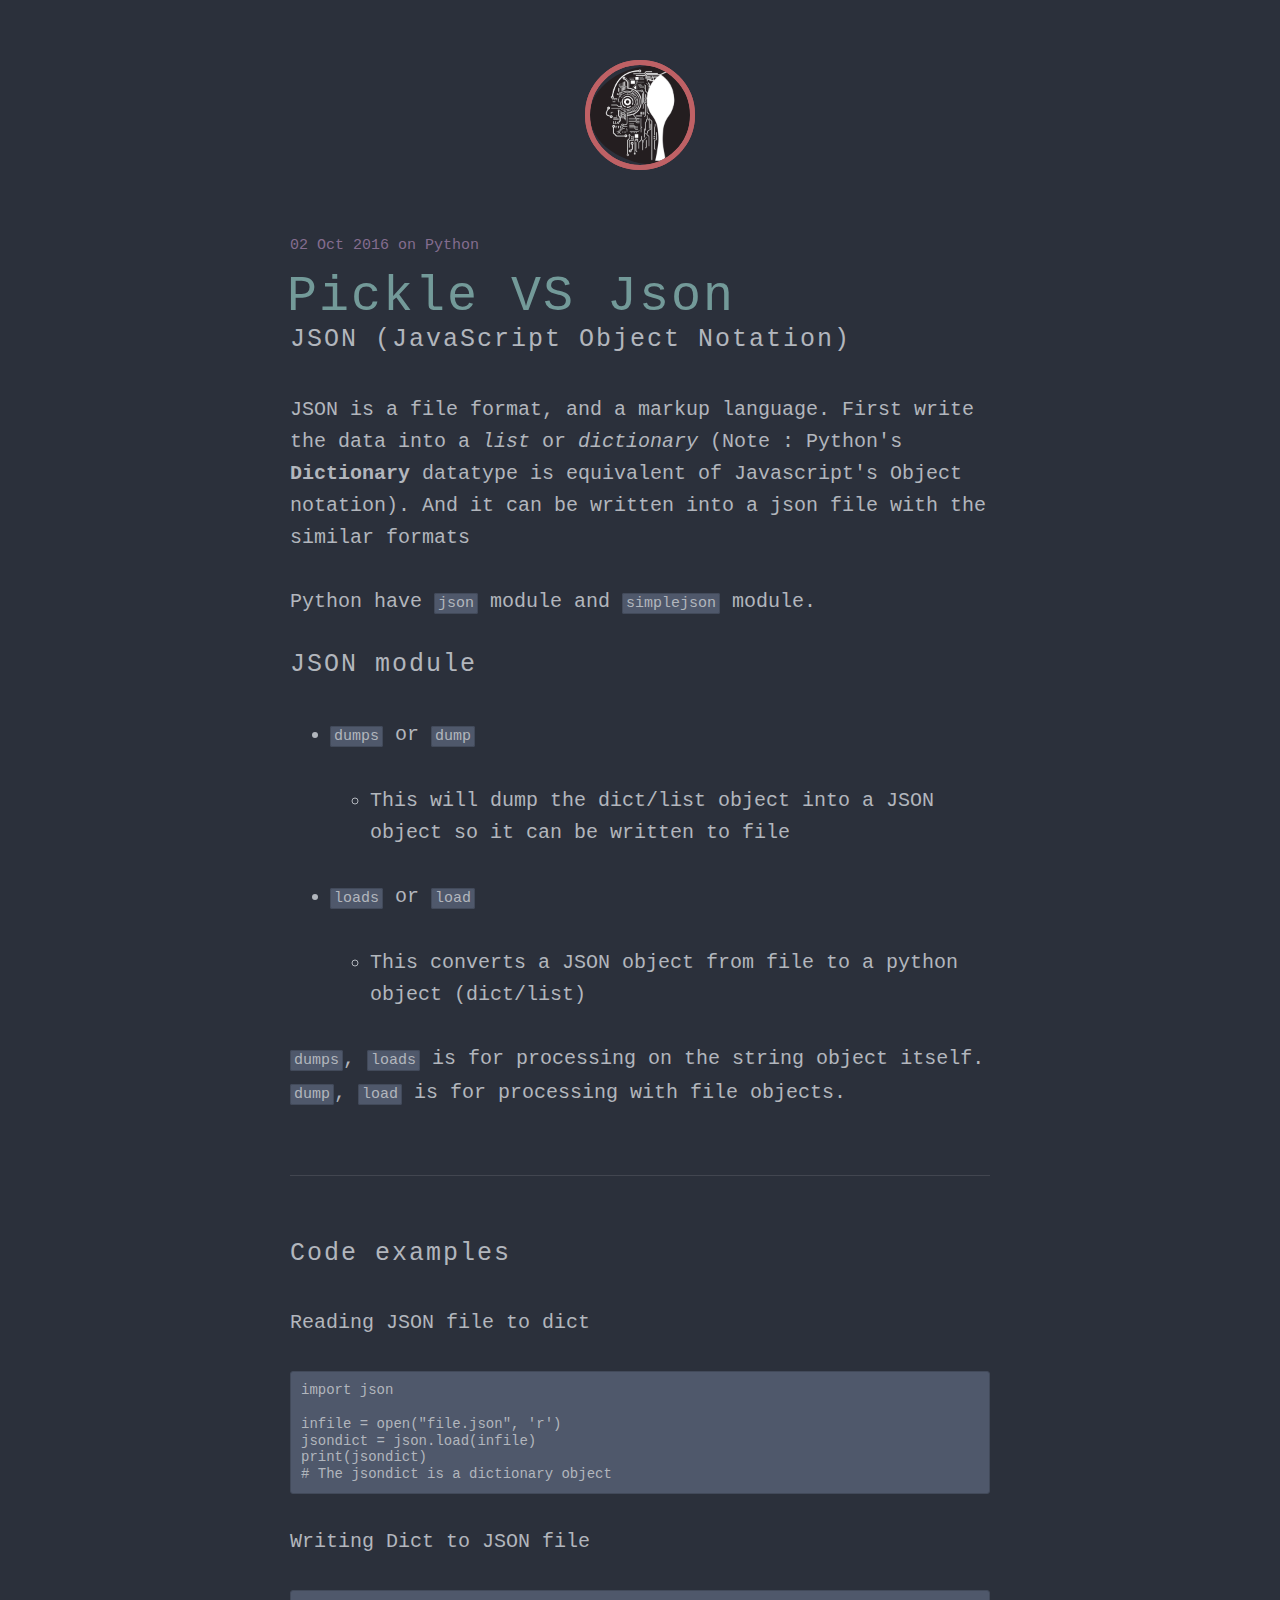
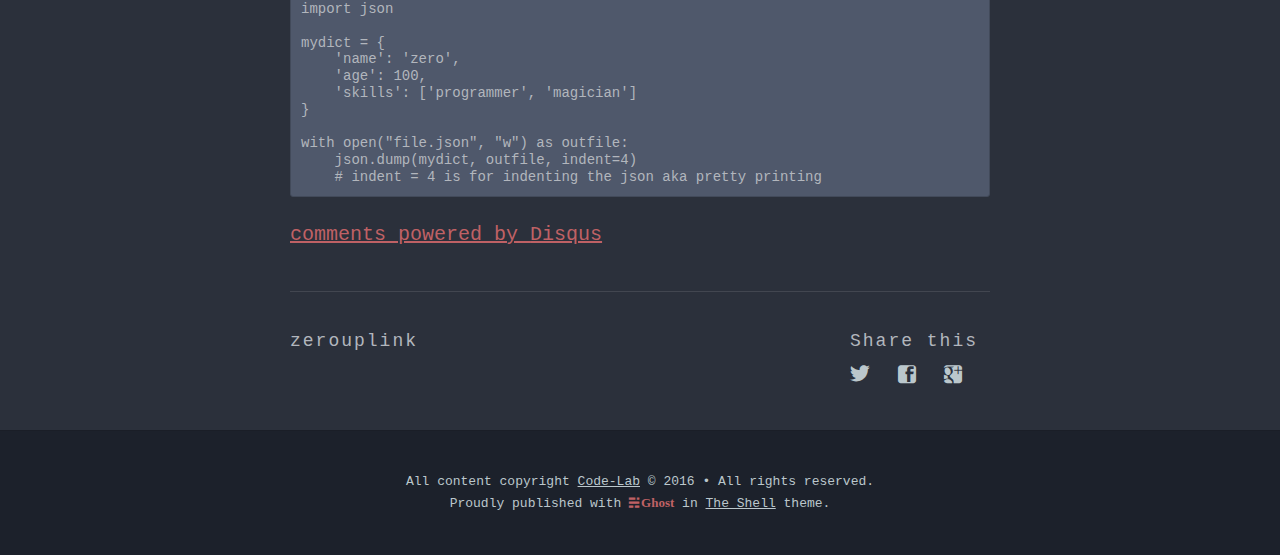
==== commit 2756b614: "Theme & hightlighting" ====
--- a/pickle-vs-json/index.html
+++ b/pickle-vs-json/index.html
@@ -1,35 +1,40 @@
 
 <head>
-    <meta charset="utf-8">
-    <meta http-equiv="X-UA-Compatible" content="IE=edge">
+    <meta http-equiv="Content-Type" content="text/html" charset="UTF-8">
+    <meta http-equiv="X-UA-Compatible" content="IE=edge,chrome=1">
+    <script>
+        // UNCOMMENT AND USE YOUR VARIABLES FOR DISQUS AND GOOGLE ANALYTICS
+        // var d_id  = '',
+        //     g_id  = 'UA-XXXXXXXX-X', // Format: UA-########-#, Example: UA-11220899-1
+        //     g_url = 'XXXXXXX.XXX' // Format: #####.####, Example: webdesignporto.com
+    </script>
 
     <title>Pickle VS Json</title>
     <meta name="description" content="">
 
     <meta name="HandheldFriendly" content="True">
+    <meta name="MobileOptimized" content="320">
     <meta name="viewport" content="width=device-width, initial-scale=1.0">
 
-    <link rel="shortcut icon" href="../favicon.ico">
-
-    <link rel="stylesheet" type="text/css" href="../assets/css/screen.css?v=90abfaad7c">
-    <link rel="stylesheet" type="text/css" href="http://fonts.googleapis.com/css?family=Merriweather:300,700,700italic,300italic%7COpen+Sans:700,400">
-
-    <link rel="canonical" href="http://p.umputun.com/pickle-vs-json/">
+    <link rel="stylesheet" type="text/css" href="../assets/highlighter/prettify.css?v=f58cc297e7">
+    <link rel="stylesheet" type="text/css" href="../assets/css/screen.css?v=f58cc297e7">
+
+    <link rel="canonical" href="http://the-c0d3r.github.io/pickle-vs-json/">
     <meta name="referrer" content="origin">
     
     <meta property="og:site_name" content="Code-Lab">
     <meta property="og:type" content="article">
     <meta property="og:title" content="Pickle VS Json">
     <meta property="og:description" content="JSON (JavaScript Object Notation) JSON is a file format, and a markup language. First write the data into a list or dictionary (Note : Python's Dictionary datatype is equivalent of Javascript's Object notation). And it can be written into a json file with the similar formats Python have json module and">
-    <meta property="og:url" content="http://p.umputun.com/pickle-vs-json/">
+    <meta property="og:url" content="http://the-c0d3r.github.io/pickle-vs-json/">
     <meta property="article:published_time" content="2016-10-02T12:34:28.704Z">
-    <meta property="article:modified_time" content="2016-10-02T12:34:28.700Z">
+    <meta property="article:modified_time" content="2016-10-03T02:24:41.092Z">
     <meta property="article:tag" content="Python">
     
     <meta name="twitter:card" content="summary">
     <meta name="twitter:title" content="Pickle VS Json">
     <meta name="twitter:description" content="JSON (JavaScript Object Notation) JSON is a file format, and a markup language. First write the data into a list or dictionary (Note : Python's Dictionary datatype is equivalent of Javascript's Object notation). And it can be written into a json file with the similar formats Python have json module and">
-    <meta name="twitter:url" content="http://p.umputun.com/pickle-vs-json/">
+    <meta name="twitter:url" content="http://the-c0d3r.github.io/pickle-vs-json/">
     <meta name="twitter:label1" content="Written by">
     <meta name="twitter:data1" content="zerouplink">
     <meta name="twitter:label2" content="Filed under">
@@ -42,65 +47,78 @@
     "publisher": {
         "@type": "Organization",
         "name": "Code-Lab",
-        "logo": "http://p.umputun.com/ghost/img/ghosticon.jpg"
+        "logo": "http://the-c0d3r.github.io/content/images/2016/10/8xQ7sfq.jpg"
     },
     "author": {
         "@type": "Person",
         "name": "zerouplink",
-        "url": "http://p.umputun.com/author/zerouplink/",
+        "url": "http://the-c0d3r.github.io/author/zerouplink/",
         "sameAs": []
     },
     "headline": "Pickle VS Json",
-    "url": "http://p.umputun.com/pickle-vs-json/",
+    "url": "http://the-c0d3r.github.io/pickle-vs-json/",
     "datePublished": "2016-10-02T12:34:28.704Z",
-    "dateModified": "2016-10-02T12:34:28.700Z",
+    "dateModified": "2016-10-03T02:24:41.092Z",
     "keywords": "Python",
     "description": "JSON (JavaScript Object Notation) JSON is a file format, and a markup language. First write the data into a list or dictionary (Note : Python&#x27;s Dictionary datatype is equivalent of Javascript&#x27;s Object notation). And it can be written into a json file with the similar formats Python have json module and"
 }
     </script>
 
     <meta name="generator" content="Ghost 0.8">
-    <link rel="alternate" type="application/rss+xml" title="Code-Lab" href="http://p.umputun.com/rss/">
+    <link rel="alternate" type="application/rss+xml" title="Code-Lab" href="http://the-c0d3r.github.io/rss/">
+    <!-- http://prismjs.com/index.html#languages-list -->  
+<link href="http://localhost:2368/pickle-vs-json/assets/prism.css" rel="stylesheet">  
+<script src="http://localhost:2368/pickle-vs-json/assets/prism-min.js"></script>  
+<style>  
+  pre {
+    word-wrap: normal;
+    -moz-hyphens: none;
+    -ms-hyphens: none;
+    -webkit-hyphens: none;
+    hyphens: none;
+    font-size: 0.7em;
+    line-height: 1.3em;
+}
+pre code, pre tt {  
+    white-space: pre;
+}
+code[class*="language-"], pre[class*="language-"] {  
+    line-height: 1.2em;
+}
+:not(pre) > code[class*="language-"], pre[class*="language-"] {
+    background: #F7FAFB;
+}
+</style>
+
+    <script>
+      (function(i,s,o,g,r,a,m){i['GoogleAnalyticsObject']=r;i[r]=i[r]||function(){
+      (i[r].q=i[r].q||[]).push(arguments)},i[r].l=1*new Date();a=s.createElement(o),
+      m=s.getElementsByTagName(o)[0];a.async=1;a.src=g;m.parentNode.insertBefore(a,m)
+      })(window,document,'script','//www.google-analytics.com/analytics.js','ga');
+
+      ga('create', g_id, g_url);
+      ga('send', 'pageview');
+
+    </script>
 </head>
-<body class="post-template tag-python nav-closed">
-
-    <div class="nav">
-    <h3 class="nav-title">Menu</h3>
-    <a href="index.html#" class="nav-close">
-        <span class="hidden">Close</span>
-    </a>
-    <ul>
-            <li class="nav-home" role="presentation"><a href="http://the-c0d3r.github.io">Home</a></li>
-            <li class="nav-programming" role="presentation"><a href="http://the-c0d3r.github.io/tag/programming/">Programming</a></li>
-            <li class="nav-python" role="presentation"><a href="http://the-c0d3r.github.io/tag/python">Python</a></li>
-            <li class="nav-linux" role="presentation"><a href="http://the-c0d3r.github.io/tag/linux">Linux</a></li>
-    </ul>
-        <a class="subscribe-button icon-feed" href="http://p.umputun.com/rss/">Subscribe</a>
-</div>
-<span class="nav-cover"></span>
-
-
-    <div class="site-wrapper">
-
-        
-
-
-<header class="main-header post-head no-cover">
-    <nav class="main-nav  clearfix">
-        
-            <a class="menu-button icon-menu" href="index.html#"><span class="word">Menu</span></a>
-    </nav>
-</header>
+<body class="post-template tag-python">
+
+    
 
 <main class="content" role="main">
+
     <article class="post tag-python">
 
         <header class="post-header">
-            <h1 class="post-title">Pickle VS Json</h1>
-            <section class="post-meta">
-                <time class="post-date" datetime="2016-10-02">02 October 2016</time>  on <a href="../tag/python/">Python</a>
-            </section>
+            <a id="blog-logo" href="http://the-c0d3r.github.io">
+                    <img src="../content/images/2016/10/8xQ7sfq.jpg" alt="Blog Logo">
+            </a>
         </header>
+
+
+        <span class="post-meta"><time datetime="2016-10-02">02 Oct 2016</time> on <a href="../tag/python/">Python</a></span>
+
+        <h1 class="post-title">Pickle VS Json</h1>
 
         <section class="post-content">
             <h5 id="jsonjavascriptobjectnotation">JSON (JavaScript Object Notation)</h5>
@@ -151,68 +169,59 @@
     # indent = 4 is for indenting the json aka pretty printing
 </code></pre>
         </section>
+        
+        <div id="disqus_thread"></div>
+        <script type="text/javascript">
+            var disqus_shortname = d_id; 
+        
+            /* * * DON'T EDIT BELOW THIS LINE * * */
+            (function() {
+                var dsq = document.createElement('script'); dsq.type = 'text/javascript'; dsq.async = true;
+                dsq.src = '//' + disqus_shortname + '.disqus.com/embed.js';
+                (document.getElementsByTagName('head')[0] || document.getElementsByTagName('body')[0]).appendChild(dsq);
+            })();
+        </script>
+        <noscript>Please enable JavaScript to view the <a href="http://disqus.com/?ref_noscript">comments powered by Disqus.</a></noscript>
+        <a href="http://disqus.com" class="dsq-brlink">comments powered by <span class="logo-disqus">Disqus</span></a>
+        
 
         <footer class="post-footer">
 
-
-
-            <section class="author">
-                <h4><a href="../author/zerouplink/">zerouplink</a></h4>
-
-                    <p>Read <a href="../author/zerouplink/">more posts</a> by this author.</p>
-                <div class="author-meta">
-                    
-                    
-                </div>
-            </section>
-
+                <section class="author">
+                    <h4>zerouplink</h4>
+                    <p></p>
+                </section>
 
             <section class="share">
-                <h4>Share this post</h4>
-                <a class="icon-twitter" href="https://twitter.com/intent/tweet?text=Pickle%20VS%20Json&amp;url=http://p.umputun.com/pickle-vs-json/" onclick="window.open(this.href, 'twitter-share', 'width=550,height=235');return false;">
+                <h4>Share this</h4>
+                <a class="icon-twitter" href="http://twitter.com/share?text=Pickle%20VS%20Json&amp;url=http://the-c0d3r.github.io/pickle-vs-json/" onclick="window.open(this.href, 'twitter-share', 'width=550,height=235');return false;">
                     <span class="hidden">Twitter</span>
                 </a>
-                <a class="icon-facebook" href="https://www.facebook.com/sharer/sharer.php?u=http://p.umputun.com/pickle-vs-json/" onclick="window.open(this.href, 'facebook-share','width=580,height=296');return false;">
+                <a class="icon-facebook" href="https://www.facebook.com/sharer/sharer.php?u=http://the-c0d3r.github.io/pickle-vs-json/" onclick="window.open(this.href, 'facebook-share','width=580,height=296');return false;">
                     <span class="hidden">Facebook</span>
                 </a>
-                <a class="icon-google-plus" href="https://plus.google.com/share?url=http://p.umputun.com/pickle-vs-json/" onclick="window.open(this.href, 'google-plus-share', 'width=490,height=530');return false;">
+                <a class="icon-google-plus" href="https://plus.google.com/share?url=http://the-c0d3r.github.io/pickle-vs-json/" onclick="window.open(this.href, 'google-plus-share', 'width=490,height=530');return false;">
                     <span class="hidden">Google+</span>
                 </a>
             </section>
 
-
         </footer>
 
+
     </article>
+
 </main>
 
-<aside class="read-next">
-    <a class="read-next-story no-cover" href="../python-yield-generators-lambda/">
-        <section class="post">
-            <h2>Python Yield &amp; Generators &amp; Lambda</h2>
-            <p>Generators, lambda တွေနဲ့ yield တွေကတော့ နည်းနည်း advance ဖြစ်တဲ့ subtopic တွေဖြစ်သွားပါ…</p>
-        </section>
-    </a>
-    <a class="read-next-story prev no-cover" href="../ubuntu-hiding-open-windows/">
-        <section class="post">
-            <h2>Ubuntu Hiding Open Windows</h2>
-            <p>ကျွန်တော်က laptop သုံးရင် window အများကြီးဖွင့်ထားတတ်ပါတယ်။ နောက်ပိ…</p>
-        </section>
-    </a>
-</aside>
-
-
-
-        <footer class="site-footer clearfix">
-            <section class="copyright"><a href="http://p.umputun.com">Code-Lab</a> © 2016</section>
-            <section class="poweredby">Proudly published with <a href="https://ghost.org">Ghost</a></section>
-        </footer>
-
-    </div>
-
-    <script type="text/javascript" src="https://code.jquery.com/jquery-1.12.0.min.js"></script>
-    
-    <script type="text/javascript" src="../assets/js/jquery.fitvids.js?v=90abfaad7c"></script>
-    <script type="text/javascript" src="../assets/js/index.js?v=90abfaad7c"></script>
-
+    <footer class="site-footer">
+        <!-- <a class="subscribe icon-feed" href="http://the-c0d3r.github.io/rss/"><span class="tooltip">Subscribe!</span></a> -->
+        <div class="inner">
+             <section class="copyright">All content copyright <a href="../">Code-Lab</a> © 2016 • All rights reserved.</section>
+             <section class="poweredby">Proudly published with <a class="icon-ghost" href="http://ghost.org">Ghost</a> in <a href="https://github.com/mityalebedev/The-Shell">The Shell</a> theme.</section>
+        </div>
+    </footer>
+
+    
+
+    <script type="text/javascript" src="../assets/highlighter/prettify.js"></script>
+    <script type="text/javascript" src="../assets/js/shell.js"></script>
 </body>
--- a/assets/highlighter/prettify.css
+++ b/assets/highlighter/prettify.css
@@ -0,0 +1,52 @@
+/* Pretty printing styles. Used with prettify.js. */
+
+/* SPAN elements with the classes below are added by prettyprint. */
+.pln { color: #EEEEEE }    /* plaintext */
+
+@media screen {
+  .fun { color: red }  /* a function name */
+  
+  .kwd { color: #739a99; font-weight: bold } /* keyword */
+  .com { color: #B2B6BD } /* comment - light grey */
+  .typ { color: #98fb98 } /* type    - lightgreen */
+  .lit, .str { color: #cd5c5c } /* literal, string - darkred */
+  .pun, .opn, .clo { color: #fff }    /* punctuation */
+  .tag { color: #f0e68c; font-weight: bold } /* html/xml tag    - lightyellow */
+  .atn { color: #bdb76b; font-weight: bold } /* attribute name  - khaki */
+  .atv { color: #ffa0a0 } /* attribute value - pink */
+  .dec, .var { color: #98fb98 } /* decimal         - lightgreen */
+
+}
+
+/* Use higher contrast and text-weight for printable form. */
+@media print, projection {
+  .str { color: #060 }
+  .kwd { color: #006; font-weight: bold }
+  .com { color: #600; font-style: italic }
+  .typ { color: #404; font-weight: bold }
+  .lit { color: #044 }
+  .pun, .opn, .clo { color: #440 }
+  .tag { color: #006; font-weight: bold }
+  .atn { color: #404 }
+  .atv { color: #060 }
+}
+
+/* Put a border around prettyprinted code snippets. */
+pre.prettyprint { padding: 2px; border: 1px solid #888 }
+
+/* Specify class=linenums on a pre to get line numbering */
+ol.linenums { margin-top: 0; margin-bottom: 0 } /* IE indents via margin-left */
+li.L0,
+li.L1,
+li.L2,
+li.L3,
+li.L5,
+li.L6,
+li.L7,
+li.L8 {  }
+/* Alternate shading for lines */
+li.L1,
+li.L3,
+li.L5,
+li.L7,
+li.L9 {  }
--- a/assets/css/screen.css
+++ b/assets/css/screen.css
@@ -4,98 +4,25 @@
 
 /*
 
-    0.  Normalize
+    0.  Includes
     1.  Icons
     2.  General
     3.  Utilities
     4.  General
     5.  Single Post
-    6.  Tag Archive
-    7.  Read Next
-    8.  Third Party Elements
-    9.  Pagination
-    10.  Footer
-    11. Media Queries (Tablet)
-    12. Media Queries (Mobile)
-    13. Animations
-
-*/
-
-/* ==========================================================================
-   0. normalize.css v3.0.3 | MIT License | git.io/normalize | (minified)
+    6.  Third Party Elements
+    7.  Pagination
+    8.  Footer
+    9.  Media Queries (Tablet)
+    10. Media Queries (Mobile)
+
+ */
+
+/* ==========================================================================
+   0. Includes - Ground zero
    ========================================================================== */
 
-html {
-    font-family: sans-serif;
-    -ms-text-size-adjust: 100%;
-    -webkit-text-size-adjust: 100%
-}
-body { margin: 0; }
-article, aside, details,
-figcaption, figure,
-footer, header,
-main, menu, nav,
-section, summary { display:block; }
-audio, canvas, progress, video {
-    display: inline-block;
-    vertical-align: baseline;
-}
-audio:not([controls]) { display: none; height: 0; }
-[hidden], template { display: none; }
-a { background-color: transparent;}
-a:active, a:hover { outline: 0; }
-abbr[title] { border-bottom: 1px dotted; }
-b, strong { font-weight: bold; }
-dfn { font-style: italic; }
-h1 { font-size: 2em; margin: 0.67em 0; }
-mark { background: #ff0; color: #000; }
-small { font-size: 80%; }
-sub, sup {
-    font-size: 75%;
-    line-height: 0;
-    position: relative;
-    vertical-align: baseline;
-}
-sup { top: -0.5em; }
-sub { bottom: -0.25em; }
-img { border: 0; }
-svg:not(:root) { overflow: hidden; }
-figure { margin: 1em 40px; }
-hr { box-sizing: content-box; height: 0; }
-pre { overflow: auto; }
-code, kbd, pre, samp { font-family: monospace, monospace; font-size: 1em; }
-button, input, optgroup, select, textarea {
-    color: inherit;
-    font: inherit;
-    margin: 0;
-}
-button { overflow: visible; }
-button, select { text-transform: none; }
-button, html input[type="button"],
-input[type="reset"], input[type="submit"] {
-    -webkit-appearance: button;
-    cursor: pointer;
-}
-button[disabled], html input[disabled] { cursor: default; }
-button::-moz-focus-inner, input::-moz-focus-inner { border: 0; padding: 0; }
-input { line-height: normal; }
-input[type="checkbox"],
-input[type="radio"] { box-sizing: border-box; padding: 0; }
-input[type="number"]::-webkit-inner-spin-button,
-input[type="number"]::-webkit-outer-spin-button { height: auto; }
-input[type="search"] { -webkit-appearance: textfield; }
-input[type="search"]::-webkit-search-cancel-button,
-input[type="search"]::-webkit-search-decoration { -webkit-appearance: none; }
-fieldset {
-    border: 1px solid #c0c0c0;
-    margin: 0 2px;
-    padding: 0.35em 0.625em 0.75em;
-}
-legend { border: 0; padding: 0; }
-textarea { overflow: auto; }
-optgroup { font-weight: bold; }
-table{ border-collapse: collapse; border-spacing: 0; }
-td, th{ padding: 0; }
+@import url(normalize.css);
 
 
 /* ==========================================================================
@@ -104,69 +31,47 @@
 
 /* Import the font file with the icons in it */
 @font-face {
-    font-family: "casper-icons";
-    src:url("../fonts/casper-icons.eot?v=1");
-    src:url("../fonts/casper-icons.eot?v=1") format("embedded-opentype"),
-        url("../fonts/casper-icons.woff?v=1") format("woff"),
-        url("../fonts/casper-icons.ttf?v=1") format("truetype"),
-        url("../fonts/casper-icons.svg?v=1") format("svg");
+    font-family: 'icons';
+    src:url('../fonts/icons.eot');
+    src:url('../fonts/icons.eot?') format('embedded-opentype'),
+        url('../fonts/icons.woff') format('woff'),
+        url('../fonts/icons.ttf') format('truetype'),
+        url('../fonts/icons.svg') format('svg');
     font-weight: normal;
     font-style: normal;
 }
 
 /* Apply these base styles to all icons */
-[class^="icon-"]:before, [class*=" icon-"]:before {
-    font-family: "casper-icons", "Open Sans", sans-serif;
+.icon-ghost, .icon-feed, .icon-twitter, .icon-google-plus, .icon-facebook {
+    font-family: 'icons';
     speak: none;
     font-style: normal;
     font-weight: normal;
     font-variant: normal;
     text-transform: none;
     line-height: 1;
-    text-decoration: none !important;
     -webkit-font-smoothing: antialiased;
-    -moz-osx-font-smoothing: grayscale;
-}
-
-/* Each icon is created by inserting the correct character into the
+    text-decoration: none;
+}
+
+/* Each icon is created by inserting the corret character into the 
    content of the :before pseudo element. Like a boss. */
 .icon-ghost:before {
-    content: "\f600";
+    content: "\e000";
 }
 .icon-feed:before {
-    content: "\f601";
+    content: "\e001";
 }
 .icon-twitter:before {
-    content: "\f602";
+    content: "\e002";
     font-size: 1.1em;
 }
 .icon-google-plus:before {
-    content: "\f603";
+    content: "\e003";
 }
 .icon-facebook:before {
-    content: "\f604";
-}
-.icon-arrow-left:before {
-    content: "\f605";
-}
-.icon-stats:before {
-    content: "\f606";
-}
-.icon-location:before {
-    content: "\f607";
-    margin-left: -3px; /* Tracking fix */
-}
-.icon-link:before {
-    content: "\f608";
-}
-.icon-menu:before {
-    content: "\f609";
-}
-/*
-    IMPORTANT: When making any changes to the icon font, be sure to increment
-    the version number by 1 in the @font-face rule. `?v=1` becomes `?v=2`
-    This forces browsers to download the new font file.
-*/
+    content: "\e004";
+}
 
 
 /* ==========================================================================
@@ -177,65 +82,61 @@
     height: 100%;
     max-height: 100%;
     font-size: 62.5%;
-    -webkit-tap-highlight-color: rgba(0, 0, 0, 0);
 }
 
 body {
     height: 100%;
     max-height: 100%;
-    font-family: "Merriweather", serif;
-    letter-spacing: 0.01rem;
-    font-size: 1.8rem;
-    line-height: 1.75em;
-    color: #3A4145;
-    -webkit-font-feature-settings: 'kern' 1;
-    -moz-font-feature-settings: 'kern' 1;
-    -o-font-feature-settings: 'kern' 1;
-    text-rendering: geometricPrecision;
+    font-family: "Courier New", Courier, monospace;
+    font-size: 2.0rem;
+    line-height: 1.6em;
+    color: #B2B6BD;
+    background: #2b303b
 }
 
 ::-moz-selection {
-    background: #D6EDFF;
+    color: #1c212b;
+    background: #a3be8c;
+    text-shadow: none;
 }
 
 ::selection {
-    background: #D6EDFF;
+    color: #1c212b;
+    background: #a3be8c;
+    text-shadow: none;
 }
 
 h1, h2, h3,
 h4, h5, h6 {
-    -webkit-font-feature-settings: 'dlig' 1, 'liga' 1, 'lnum' 1, 'kern' 1;
-    -moz-font-feature-settings: 'dlig' 1, 'liga' 1, 'lnum' 1, 'kern' 1;
-    -o-font-feature-settings: 'dlig' 1, 'liga' 1, 'lnum' 1, 'kern' 1;
-    color: #2E2E2E;
-    line-height: 1.15em;
-    margin: 0 0 0.4em 0;
-    font-family: "Open Sans", sans-serif;
-    text-rendering: geometricPrecision;
+    text-rendering: optimizeLegibility;
+    line-height: 1;
+    margin-top: 0;
+    letter-spacing: 2px;
+    font-weight: normal;
 }
 
 h1 {
     font-size: 5rem;
-    letter-spacing: -2px;
+    line-height: 1.2em;
     text-indent: -3px;
 }
 
 h2 {
-    font-size: 3.6rem;
-    letter-spacing: -1px;
+    font-size: 4rem;
+    line-height: 1.2em;
+    text-indent: -2px;
 }
 
 h3 {
+    font-size: 3.5rem;
+}
+
+h4 {
     font-size: 3rem;
-    letter-spacing: -0.6px;
-}
-
-h4 {
+}
+
+h5 {
     font-size: 2.5rem;
-}
-
-h5 {
-    font-size: 2rem;
 }
 
 h6 {
@@ -243,30 +144,69 @@
 }
 
 a {
-    color: #4A4A4A;
-    transition: color 0.3s ease;
+    color: #bf6165;
+    transition: color ease 0.3s;
 }
 
 a:hover {
-    color: #111;
-}
-
-p, ul, ol, dl {
-    -webkit-font-feature-settings: 'liga' 1, 'onum' 1, 'kern' 1;
-    -moz-font-feature-settings: 'liga' 1, 'onum' 1, 'kern' 1;
-    -o-font-feature-settings: 'liga' 1, 'onum' 1, 'kern' 1;
-    margin: 0 0 1.75em 0;
-    text-rendering: geometricPrecision;
-}
-
-ol, ul {
-    padding-left: 3rem;
+    color: #a3be8c;
+}
+
+h1 a, h2 a, h3 a,
+h4 a, h5 a, h6 a {
+    color: #739a99;
+}
+
+
+p, ul, ol {
+    margin: 1.6em 0;
 }
 
 ol ol, ul ul,
 ul ol, ol ul {
-    margin: 0 0 0.4em 0;
-    padding-left: 2em;
+    margin: 0.4em 0;
+}
+
+hr {
+    display: block;
+    height: 1px;
+    border: 0;
+    border-top: 1px solid #424650;
+    margin: 3.2em 0;
+    padding: 0;
+}
+
+blockquote {
+    -moz-box-sizing: border-box;
+    box-sizing: border-box;
+    margin: 1.6em 0 1.6em -2.2em;
+    padding: 0 0 0 1.6em;
+    border-left: #4f586b 0.4em solid;
+}
+
+blockquote p {
+    margin: 0.8em 0;
+    font-style: italic;
+}
+
+blockquote small {
+    display: inline-block;
+    margin: 0.8em 0 0.8em 1.5em;;
+    font-size:0.9em;
+    color: #ccc;
+}
+
+blockquote small:before { content: '\2014 \00A0'; }
+
+blockquote cite {
+    font-weight:bold;
+}
+
+blockquote cite a { font-weight: normal; }
+
+
+dl {
+    margin: 1.6em 0;
 }
 
 dl dt {
@@ -277,8 +217,8 @@
     text-align: right;
     text-overflow: ellipsis;
     white-space: nowrap;
-    font-weight: 700;
-    margin-bottom: 1em;
+    font-weight: bold;
+    margin-bottom: 1em
 }
 
 dl dd {
@@ -286,85 +226,40 @@
     margin-bottom: 1em
 }
 
-li {
-    margin: 0.4em 0;
-}
-
-li li {
-    margin: 0;
-}
-
-hr {
-    display: block;
-    height: 1px;
-    border: 0;
-    border-top: #EFEFEF 1px solid;
-    margin: 3.2em 0;
-    padding: 0;
-}
-
-blockquote {
-    -moz-box-sizing: border-box;
-    box-sizing: border-box;
-    margin: 1.75em 0 1.75em -2.2em;
-    padding: 0 0 0 1.75em;
-    border-left: #4A4A4A 0.4em solid;
-}
-
-blockquote p {
-    margin: 0.8em 0;
-    font-style: italic;
-}
-
-blockquote small {
-    display: inline-block;
-    margin: 0.8em 0 0.8em 1.5em;
-    font-size: 0.9em;
-    color: #CCC;
-}
-
-blockquote small:before { content: "\2014 \00A0"; }
-
-blockquote cite {
-    font-weight: 700;
-}
-
-blockquote cite a { font-weight: normal; }
-
 mark {
-    background-color: #fdffb6;
+    background-color: #ffc336;
 }
 
 code, tt {
     padding: 1px 3px;
-    font-family: Inconsolata, monospace, sans-serif;
-    font-size: 0.85em;
-    white-space: pre-wrap;
-    border: #E3EDF3 1px solid;
-    background: #F7FAFB;
+    /*font-family: Menlo, Consolas, Monaco, "Lucida Console", monospace;*/
+    font-family: "Courier New", Courier, monospace;
+    font-size: 0.75em;
+    white-space: pre;
+    border: 1px solid #424a5a;
+    background: #4f586b;
     border-radius: 2px;
-    -webkit-font-feature-settings: "liga" 0;
-    -moz-font-feature-settings: "liga" 0;
-    font-feature-settings: "liga" 0;
 }
 
 pre {
     -moz-box-sizing: border-box;
     box-sizing: border-box;
-    margin: 0 0 1.75em 0;
-    border: #E3EDF3 1px solid;
+    margin: 1.6em 0;
+    border: 1px solid #424a5a;
     width: 100%;
     padding: 10px;
-    font-family: Inconsolata, monospace, sans-serif;
-    font-size: 0.9em;
+    /*font-family: Menlo, Consolas, Monaco, "Lucida Console", monospace;*/
+    font-family: "Courier New", Courier, monospace;
+    font-size: 0.8em;
     white-space: pre;
     overflow: auto;
-    background: #F7FAFB;
+    background: #4f586b;
     border-radius: 3px;
 }
 
-pre code, pre tt {
+pre code, tt {
     font-size: inherit;
+    white-space: -moz-pre-wrap;
     white-space: pre-wrap;
     background: transparent;
     border: none;
@@ -375,23 +270,23 @@
     display: inline-block;
     margin-bottom: 0.4em;
     padding: 1px 8px;
-    border: #CCC 1px solid;
+    border: #ccc 1px solid;
     color: #666;
-    text-shadow: #FFF 0 1px 0;
+    text-shadow: #fff 0 1px 0;
     font-size: 0.9em;
-    font-weight: 700;
-    background: #F4F4F4;
+    font-weight: bold;
+    background: #f4f4f4;
     border-radius: 4px;
-    box-shadow:
-        0 1px 0 rgba(0, 0, 0, 0.2),
+    box-shadow: 
+        0 1px 0 rgba(0, 0, 0, 0.2), 
         0 1px 0 0 #fff inset;
 }
 
 table {
     -moz-box-sizing: border-box;
     box-sizing: border-box;
-    margin: 1.75em 0;
-    width: 100%;
+    margin: 1.6em 0;
+    width:100%;
     max-width: 100%;
     background-color: transparent;
 }
@@ -402,7 +297,7 @@
     line-height: 20px;
     text-align: left;
     vertical-align: top;
-    border-top: #EFEFEF 1px solid;
+    border-top: 1px solid #424a5a;
 }
 
 table th { color: #000; }
@@ -416,116 +311,33 @@
     border-top: 0;
 }
 
-table tbody + tbody { border-top: #EFEFEF 2px solid; }
-
-table table table { background-color: #FFF; }
+table tbody + tbody { border-top: 2px solid #efefef; }
+
+table table table { background-color: #fff; }
 
 table tbody > tr:nth-child(odd) > td,
 table tbody > tr:nth-child(odd) > th {
-    background-color: #F6F6F6;
-}
-
-table.plain tbody > tr:nth-child(odd) > td,
-table.plain tbody > tr:nth-child(odd) > th {
-   background: transparent;
-}
-
-iframe, .fluid-width-video-wrapper {
-    display: block;
-    margin: 1.75em 0;
-}
-
-/* When a video is inside the fitvids wrapper, drop the
-margin on the iframe, cause it breaks stuff. */
-.fluid-width-video-wrapper iframe {
-    margin: 0;
-}
-
-textarea, select, input {
-    width: 260px;
-    padding: 6px 9px;
-    margin: 0 0 5px 0;
-    outline: 0;
-    font-family: 'Open Sans', sans-serif;
-    font-size: 1.6rem;
-    font-weight: 100;
-    line-height: 1.4em;
-    background: #fff;
-    border: #e7eef2 1px solid;
-    border-radius: 4px;
-    box-shadow: none;
-    -webkit-appearance: none;
-}
-
-textarea {
-    width: 100%;
-    max-width: 340px;
-    min-width: 250px;
-    height: auto;
-    min-height: 80px;
-}
-
-input[type="text"]:focus,
-input[type="email"]:focus,
-input[type="search"]:focus,
-input[type="tel"]:focus,
-input[type="url"]:focus,
-input[type="password"]:focus,
-input[type="number"]:focus,
-input[type="date"]:focus,
-input[type="month"]:focus,
-input[type="week"]:focus,
-input[type="time"]:focus,
-input[type="datetime"]:focus,
-input[type="datetime-local"]:focus,
-textarea:focus {
-    border: #bbc7cc 1px solid;
-    background: #fff;
-    outline: none;
-    outline-width: 0;
-}
-
-select {
-    width: 270px;
-    height: 30px;
-    line-height: 30px;
-}
-
-button {
-    min-height: 35px;
-    width: auto;
-    display: inline-block;
-    padding: 0.1rem 1.5rem;
-    cursor: pointer;
-    outline: none;
-    text-decoration: none;
-    color: #fff;
-    font-family: 'Open Sans', sans-serif;
-    font-size: 11px; // Hack because Firefox sucks ass.
-    line-height: 13px; // Hack because Firefox sucks ass.
-    font-weight: 300;
-    text-align: center;
-    letter-spacing: 1px;
-    text-transform: uppercase;
-    text-shadow: none;
-    border-radius: 0.3rem;
-    border: rgba(0,0,0,0.05) 0.1em solid;
-    background: #5ba4e5;
-}
-
-
+    background-color: #4f586b;
+}
+
+table.plain {
+    tbody > tr:nth-child(odd) > td,
+    tbody > tr:nth-child(odd) > th {
+        background: transparent;
+    }
+}
+
+
+button, input, select, textarea {
+    background: #4f586b;
+    border: 1px solid #424a5a;
+    color: #B2B6BD;
+    outline-color: #bf6165
+
+}
 /* ==========================================================================
    3. Utilities - These things get used a lot
    ========================================================================== */
-
-/* Clears shit */
-.clearfix:before,
-.clearfix:after {
-    content: " ";
-    display: table;
-}
-.clearfix:after { clear: both; }
-.clearfix { zoom: 1; }
 
 /* Hides shit */
 .hidden {
@@ -538,7 +350,7 @@
 .inner {
     position: relative;
     width: 80%;
-    max-width: 710px;
+    max-width: 700px;
     margin: 0 auto;
 }
 
@@ -548,458 +360,111 @@
     vertical-align: middle;
 }
 
-/* Wraps the main content & footer */
-.site-wrapper {
-    position: relative;
-    z-index: 10;
-    min-height: 100%;
-    background: #fff;
-    -webkit-transition: -webkit-transform 0.5s ease;
-            transition: transform 0.5s ease;
-}
-
-body.nav-opened .site-wrapper {
-    overflow-x: hidden;
-    -webkit-transform: translate3D(-240px, 0, 0);
-        -ms-transform: translate3D(-240px, 0, 0);
-            transform: translate3D(-240px, 0, 0);
-    -webkit-transition: -webkit-transform 0.3s ease;
-            transition: transform 0.3s ease;
-}
-
 
 /* ==========================================================================
    4. General - The main styles for the the theme
    ========================================================================== */
 
 /* Big cover image on the home page */
-.main-header {
+#site-head {
     position: relative;
     display: table;
     width: 100%;
-    height: 100vh;
+    height: 60%;
     margin-bottom: 5rem;
     text-align: center;
-    background: #222 no-repeat center center;
+    color: #a0add5;
+    background: #1c212b no-repeat center center;
     background-size: cover;
+}
+
+/* Yo-logo. Yolo-go. Upload one in ghost/settings/ */
+   
+#blog-logo {
+    width: 100px;
+    border-radius: 50%;
     overflow: hidden;
-}
-
-.main-header .inner {
-    width: 80%;
-}
-
-.main-nav {
-    position: relative;
-    padding: 35px 40px;
-    margin: 0 0 30px 0;
-}
-
-.main-nav a {
-    text-decoration: none;
-    font-family: 'Open Sans', sans-serif;
-}
-
-/* Navigation */
-body.nav-opened .nav-cover {
+    display: block;
+    margin: 0 auto;
+    border: 5px solid #bf6165;
+
+}
+#blog-logo:before {  
+     width: 100px;
+     height: 100px;
+    border-radius: 50%;
+    overflow: hidden;
+    display: block;
+    margin: 0 auto;
+    content: "";  
+    display: block;  
+    position: absolute;  
+    top: 0;  
+    bottom: 0;  
+    left: 0;  
+    right: 0; 
+    background: none; 
+    -moz-transition: background .3s linear;  
+    -webkit-transition: background .3s linear;  
+    -o-transition: background .3s linear;  
+    transition: background .3s linear;  
+    border: 5px solid #bf6165;
+
+}
+
+#blog-logo:hover:before {
+    background: rgba(204,31,39, 0.5);  
+    
+}
+#blog-logo img {
+    display: block;
+    max-height: 100px;
+    width: auto;
+    line-height: 0;
+    border-radius: 50%;
+
+}
+
+
+#back {
+    color: rgba(0,0,0,0.2);
     position: fixed;
-    top: 0;
-    left: 0;
-    right: 240px;
-    bottom: 0;
-    z-index: 200;
-}
-
-.nav {
-    position: fixed;
-    top: 0;
-    right: 0;
-    bottom: 0;
-    z-index: 5;
-    width: 240px;
-    opacity: 0;
-    background: #111;
-    margin-bottom: 0;
-    text-align: left;
-    overflow-y: auto;
-    -webkit-transition: -webkit-transform 0.5s ease,
-                        opacity 0.3s ease 0.7s;
-            transition: transform 0.5s ease,
-                        opacity 0.3s ease 0.7s;
-}
-
-body.nav-closed .nav {
-    -webkit-transform: translate3D(97px, 0, 0);
-        -ms-transform: translate3D(97px, 0, 0);
-            transform: translate3D(97px, 0, 0);
-}
-
-body.nav-opened .nav {
-    opacity: 1;
-    -webkit-transition: -webkit-transform 0.3s ease,
-                        opacity 0s ease 0s;
-            transition: transform 0.3s ease,
-                        opacity 0s ease 0s;
-    -webkit-transform: translate3D(0, 0, 0);
-        -ms-transform: translate3D(0, 0, 0);
-            transform: translate3D(0, 0, 0);
-}
-
-.nav-title {
-    position: absolute;
-    top: 45px;
-    left: 30px;
+    top: 8px;
+    left: 8px;
+    padding: 6px;
     font-size: 16px;
-    font-weight: 100;
-    text-transform: uppercase;
-    color: #fff;
-}
-
-.nav-close {
-    position: absolute;
-    top: 38px;
-    right: 25px;
-    width: 20px;
-    height: 20px;
-    padding: 0;
-    font-size: 10px;
-}
-
-.nav-close:focus {
-    outline: 0;
-}
-
-.nav-close:before,
-.nav-close:after {
-    content: '';
-    position: absolute;
-    top: 0;
-    width: 20px;
-    height: 1px;
-    background: rgb(150,150,150);
-    top: 15px;
-    -webkit-transition: background 0.15s ease;
-            transition: background 0.15s ease;
-}
-
-.nav-close:before {
-    -webkit-transform: rotate(45deg);
-        -ms-transform: rotate(45deg);
-            transform: rotate(45deg);
-}
-
-.nav-close:after {
-    -webkit-transform: rotate(-45deg);
-        -ms-transform: rotate(-45deg);
-            transform: rotate(-45deg);
-}
-
-.nav-close:hover:before,
-.nav-close:hover:after {
-    background: rgb(255,255,255);
-}
-
-.nav ul {
-    padding: 90px 9% 5%;
-    list-style: none;
-    counter-reset: item;
-}
-
-.nav li:before {
-    display: block;
-    float: right;
-    padding-right: 4%;
-    padding-left: 5px;
-    text-align: right;
-    font-size: 1.2rem;
-    vertical-align: bottom;
-    color: #B8B8B8;
-    content: counter(item, lower-roman);
-    counter-increment: item;
-}
-.nav li {
-    margin: 0;
-}
-.nav li a {
-    text-decoration: none;
-    line-height: 1.4;
-    font-size: 1.4rem;
-    display: block;
-    padding: 0.6rem 4%;
-    overflow: hidden;
-    white-space: nowrap;
-    text-overflow: ellipsis;
-}
-.nav li a:after {
-    display: inline-block;
-    content: " .......................................................";
-    color: rgba(255,255,255,0.2);
-    margin-left: 5px;
-}
-.nav .nav-current:before {
-    color: #fff;
-}
-.nav .nav-current a:after {
-    content: " ";
-    border-bottom: rgba(255,255,255,0.5) 1px solid;
-    width: 100%;
-    height: 1px;
-}
-
-.nav a:link,
-.nav a:visited {
-    color: #B8B8B8;
-}
-
-.nav li.nav-current a,
-.nav a:hover,
-.nav a:active,
-.nav a:focus {
-    color: #fff;
-}
-
-.subscribe-button {
-    -webkit-box-sizing: border-box;
-    -moz-box-sizing: border-box;
-    box-sizing: border-box;
-    display: block;
-    position: absolute;
-    bottom: 30px;
-    left: 30px;
-    right: 30px;
-    height: 38px;
-    padding: 0 20px;
-    color: #111 !important; /* Overides `.nav a:link, .nav a:visited` colour */
-    text-align: center;
-    font-size: 12px;
-    font-family: "Open Sans", sans-serif;
-    text-transform: uppercase;
-    text-decoration: none;
-    line-height: 35px;
-    border-radius: 3px;
-    background: #fff;
-    transition: all ease 0.3s;
-}
-.subscribe-button:before {
-    font-size: 9px;
-    margin-right: 6px;
-}
-
-
-/* Create a bouncing scroll-down arrow on homepage with cover image */
-.scroll-down {
-    display: block;
-    position: absolute;
-    z-index: 100;
-    bottom: 45px;
-    left: 50%;
-    margin-left: -16px;
-    width: 34px;
-    height: 34px;
-    font-size: 34px;
-    text-align: center;
-    text-decoration: none;
-    color: rgba(255,255,255,0.7);
-    -webkit-transform: rotate(-90deg);
-    -ms-transform: rotate(-90deg);
-    transform: rotate(-90deg);
-    -webkit-animation: bounce 4s 2s infinite;
-    animation: bounce 4s 2s infinite;
-}
-
-/* Stop it bouncing and increase contrast when hovered */
-.scroll-down:hover {
-    color: #fff;
-    -webkit-animation: none;
-    animation: none;
-}
-
-/* Put a semi-opaque radial gradient behind the icon to make it more visible
-   on photos which happen to have a light background. */
-.home-template .main-header:after {
-    display: block;
-    content: " ";
-    width: 150px;
-    height: 130px;
-    border-radius: 100%;
-    position: absolute;
-    bottom: 0;
-    left: 50%;
-    margin-left: -75px;
-    background: radial-gradient(ellipse at center,  rgba(0,0,0,0.15) 0%,rgba(0,0,0,0) 70%,rgba(0,0,0,0) 100%);
-}
-
-/* Hide when there's no cover image or on page2+ */
-.no-cover .scroll-down,
-.no-cover.main-header:after,
-.archive-template .scroll-down,
-.archive-template .main-header:after {
-    display: none
-}
-
-/* Appears in the top left corner of your home page */
-.blog-logo {
-    display: block;
-    float: left;
-    background: none !important; /* Makes sure there is never a background */
-    border: none !important; /* Makes sure there is never a border */
-}
-
-.blog-logo img {
-    -webkit-box-sizing: border-box;
-    -moz-box-sizing: border-box;
-    box-sizing: border-box;
-    display: block;
-    height: 38px;
-    padding: 1px 0 5px 0;
-    width: auto;
-}
-
-.menu-button {
-    -webkit-box-sizing: border-box;
-    -moz-box-sizing: border-box;
-    box-sizing: border-box;
-    display: inline-block;
-    float: right;
-    height: 38px;
-    padding: 0 15px;
-    border-style: solid;
-    border-width: 1px;
-    opacity: 1;
-    text-align: center;
-    font-size: 12px;
-    text-transform: uppercase;
-    line-height: 35px;
-    white-space: nowrap;
-    border-radius: 3px;
-    transition: all 0.5s ease;
-}
-.menu-button:before {
-    font-size: 12px;
-    font-weight: bold;
-    margin-right: 6px;
-    position: relative;
-    top: 1px;
-}
-.menu-button:hover {
-    background: #fff;
-}
-.menu-button:focus {
-    outline: 0;
-}
-
-/* When the navigation is closed */
-.nav-closed .menu-button {
-    color: #fff;
-    border-color: rgba(255, 255, 255, 0.6);
-}
-.nav-closed .menu-button:hover {
-    color: #222;
-}
-
-/* When the navigation is closed and there is no cover image */
-.nav-closed .no-cover .menu-button {
-    border-color: #BFC8CD;
-    color: #9EABB3;
-}
-.nav-closed .no-cover .menu-button:hover {
-    border-color: #555;
-    color: #555;
-}
-
-/* When the navigation is opened */
-.nav-opened .menu-button {
-    padding: 0 12px;
-    background: #111;
-    border-color: #111;
-    color: #fff;
-    -webkit-transform: translate3D(94px, 0, 0);
-        -ms-transform: translate3D(94px, 0, 0);
-            transform: translate3D(94px, 0, 0);
-    transition: all 0.3s ease;
-}
-
-.nav-opened .menu-button .word {
-    opacity: 0;
-    transition: all 0.3s ease;
-}
-
-/* Special styles when overlaid on an image*/
-.main-nav.overlay {
-    position: absolute;
-    top: 0;
-    left: 0;
-    right: 0;
-    height: 70px;
-    border: none;
-    background: linear-gradient(to bottom, rgba(0,0,0,0.2) 0%,rgba(0,0,0,0) 100%);
-}
-.no-cover .main-nav.overlay {
-    background: none;
 }
 
 /* The details of your blog. Defined in ghost/settings/ */
-.page-title {
+.blog-title {
     margin: 10px 0 10px 0;
     font-size: 5rem;
     letter-spacing: -1px;
-    font-weight: 700;
-    font-family: "Open Sans", sans-serif;
-    color: #fff;
-}
-
-.page-description {
+}
+
+.blog-description {
     margin: 0;
-    font-size: 2rem;
+    font-size: 1.8rem;
     line-height: 1.5em;
-    font-weight: 400;
-    font-family: "Merriweather", serif;
-    letter-spacing: 0.01rem;
-    color: rgba(255,255,255,0.8);
-}
-
-.no-cover.main-header {
-    min-height: 160px;
-    max-height: 40vh;
-    background: #f5f8fa;
-}
-
-.no-cover .page-title {
-    color: rgba(0,0,0,0.8);
-}
-
-.no-cover .page-description {
-    color: rgba(0,0,0,0.5);
-}
-
-/* Add subtle load-in animation for content on the home page */
-.home-template .page-title {
-    -webkit-animation: fade-in-down 0.6s;
-    animation: fade-in-down 0.6s;
-    -webkit-animation-delay: 0.2s;
-    animation-delay: 0.2s;
-}
-.home-template .page-description {
-    -webkit-animation: fade-in-down 0.9s;
-    animation: fade-in-down 0.9s;
-    -webkit-animation-delay: 0.1s;
-    animation-delay: 0.1s;
+    font-weight: 300;
+    letter-spacing: 0;
 }
 
 /* Every post, on every page, gets this style on its <article> tag */
 .post {
     position: relative;
-    width: 80%;
-    max-width: 710px;
+    width:80%;
+    max-width: 700px;
     margin: 4rem auto;
     padding-bottom: 4rem;
-    border-bottom: #EBF2F6 1px solid;
-    word-wrap: break-word;
+    border-bottom: #424650 1px solid;
+    word-break: break-word;
+    hyphens: auto;
 }
 
 /* Add a little circle in the middle of the border-bottom on our .post
    just for the lolz and stylepoints. */
-.post:after {
+/*.post:after {
     display: block;
     content: "";
     width: 7px;
@@ -1009,13 +474,16 @@
     bottom: -5px;
     left: 50%;
     margin-left: -5px;
-    background: #FFF;
+    background: #fff;
+    -webkit-border-radius: 100%;
+    -moz-border-radius: 100%;
     border-radius: 100%;
-    box-shadow: #FFF 0 0 0 5px;
-}
-
-body:not(.post-template) .post-title {
-    font-size: 3.6rem;
+    box-shadow: #fff 0 0 0 5px;
+}*/
+
+.post-title {
+    margin:0;
+    color: #739a99;
 }
 
 .post-title a {
@@ -1023,34 +491,20 @@
 }
 
 .post-excerpt p {
-    margin: 0;
+    margin: 1.6rem 0 0 0;
     font-size: 0.9em;
-    line-height: 1.7em;
-}
-
-.read-more {
-    text-decoration: none;
+    line-height: 1.6em;
 }
 
 .post-meta {
-    display: block;
-    margin: 1.75rem 0 0 0;
-    font-family: "Open Sans", sans-serif;
+    display: inline-block;
+    margin: 0 0 5px 0;
     font-size: 1.5rem;
-    line-height: 2.2rem;
-    color: #9EABB3;
-}
-
-.author-thumb {
-    width: 24px;
-    height: 24px;
-    float: left;
-    margin-right: 9px;
-    border-radius: 100%;
+    color: #846d8f;
 }
 
 .post-meta a {
-    color: #9EABB3;
+    color: #846d8f;
     text-decoration: none;
 }
 
@@ -1064,16 +518,6 @@
     min-height: 77px;
 }
 
-.post-date {
-    display: inline-block;
-    margin-left: 8px;
-    padding-left: 12px;
-    border-left: #d5dbde 1px solid;
-    text-transform: uppercase;
-    font-size: 1.3rem;
-    white-space: nowrap;
-}
-
 .user-image {
     position: absolute;
     top: 0;
@@ -1082,7 +526,7 @@
 
 .user-name {
     display: block;
-    font-weight: 700;
+    font-weight: bold;
 }
 
 .user-bio {
@@ -1102,7 +546,7 @@
 
 .publish-heading {
     display: block;
-    font-weight: 700;
+    font-weight: bold;
 }
 
 .publish-date {
@@ -1111,35 +555,9 @@
     line-height: 1.5em;
 }
 
-
 /* ==========================================================================
    5. Single Post - When you click on an individual post
    ========================================================================== */
-
-.post-template .post-header {
-   margin-bottom: 3.4rem;
-}
-
-.post-template .post-title {
-    margin-bottom: 0;
-}
-
-.post-template .post-meta {
-    margin: 0;
-}
-
-.post-template .post-date {
-    padding: 0;
-    margin: 0;
-    border: none;
-}
-
-/* Stop elements, such as img wider than the post content, from
-   creating horizontal scroll - slight hack due to imperfections
-   with browser width % calculations and rounding */
-.post-template .content {
-    overflow: hidden;
-}
 
 /* Tweak the .post wrapper style */
 .post-template .post {
@@ -1153,49 +571,26 @@
     display: none;
 }
 
-/* Keep images centered, and allow images wider than the main
-   text column to break out. */
+/* Insert some mad padding up in the header for better spacing */
+.post-template .post-header {
+    padding: 60px 0;
+}
+.post-header #blog-logo:before {
+    margin: 60px auto;
+}
+/* Keep large images within the bounds of the post-width */
 .post-content img {
     display: block;
-    max-width: 126%;
-    height: auto;
-    padding: 0.6em 0;
-    /* Centers an image by (1) pushing its left edge to the
-       center of its container and (2) shifting the entire image
-       in the opposite direction by half its own width.
-       Works for images that are larger than their containers. */
-    position: relative;
-    left: 50%;
-    -webkit-transform: translateX(-50%); /* for Safari and iOS */
-    -ms-transform: translateX(-50%); /* for IE9 */
-    transform: translateX(-50%);
-}
-
-.footnotes {
-    font-style: italic;
-    font-size: 1.3rem;
-    line-height: 1.6em;
-}
-
-.footnotes li {
-    margin: 0.6rem 0;
-}
-
-.footnotes p {
-    margin: 0;
-}
-
-.footnotes p a:last-child {
-    text-decoration: none;
-}
-
+    max-width: 100%;
+    margin: 0 auto;
+}
 
 /* The author credit area after the post */
 .post-footer {
     position: relative;
-    margin: 6rem 0 0 0;
-    padding: 3rem 0 0 0;
-    border-top: #EBF2F6 1px solid;
+    margin: 4rem 0 0 0;
+    padding: 4rem 0 0 0;
+    border-top: #424650 1px solid;
 }
 
 .post-footer h4 {
@@ -1206,39 +601,12 @@
 .post-footer p {
     margin: 1rem 0;
     font-size: 1.4rem;
-    line-height: 1.75em;
-}
-
-/* list of author links - location / url */
-.author-meta {
-    padding: 0;
-    margin: 0;
-    list-style: none;
-    font-size: 1.4rem;
-    line-height: 1;
-    font-style: italic;
-    color: #9EABB3;
-}
-
-.author-meta a {
-    color: #9EABB3;
-}
-.author-meta a:hover {
-    color: #111;
+    line-height: 1.6em;
 }
 
 /* Create some space to the right for the share links */
 .post-footer .author {
     margin-right: 180px;
-}
-
-.post-footer h4 a {
-    color: #2e2e2e;
-    text-decoration: none;
-}
-
-.post-footer h4 a:hover {
-    text-decoration: underline;
 }
 
 /* Drop the share links in the space to the right.
@@ -1247,7 +615,7 @@
    links remain at a fixed width the whole time */
 .post-footer .share {
     position: absolute;
-    top: 3rem;
+    top: 4rem;
     right: 0;
     width: 140px;
 }
@@ -1255,314 +623,43 @@
 .post-footer .share a {
     font-size: 1.8rem;
     display: inline-block;
-    margin: 1rem 1.6rem 1.6rem 0;
+    margin: 1.4rem 1.6rem 1.6rem 0;
     color: #BBC7CC;
-    text-decoration: none;
-}
-
-.post-footer .share .icon-twitter:hover {
-    color: #55acee;
-}
-.post-footer .share .icon-facebook:hover {
-    color: #3b5998;
-}
-.post-footer .share .icon-google-plus:hover {
-    color: #dd4b39;
-}
-
-
-/* ==========================================================================
-   6. Author profile
+}
+
+.post-footer .share a:hover {
+    color: #50585D;
+}
+
+
+/* ==========================================================================
+   6. Third Party Elements - Embeds from other services
    ========================================================================== */
 
-.post-head.main-header {
-    height: 65vh;
-    min-height: 180px;
-}
-
-.no-cover.post-head.main-header {
-    height: 85px;
-    min-height: 0;
-    margin-bottom: 0;
-    background: transparent;
-}
-
-.tag-head.main-header {
-    height: 40vh;
-    min-height: 180px;
-}
-
-.author-head.main-header {
-    height: 40vh;
-    min-height: 180px;
-}
-
-.no-cover.author-head.main-header {
-    height: 10vh;
-    min-height: 100px;
-    background: transparent;
-}
-
-.author-profile {
-    padding: 0 15px 5rem 15px;
-    border-bottom: #EBF2F6 1px solid;
-    text-align: center;
-}
-
-/* Add a little circle in the middle of the border-bottom */
-.author-profile:after {
-    display: block;
-    content: "";
-    width: 7px;
-    height: 7px;
-    border: #E7EEF2 1px solid;
-    position: absolute;
-    bottom: -5px;
-    left: 50%;
-    margin-left: -5px;
-    background: #FFF;
-    border-radius: 100%;
-    box-shadow: #FFF 0 0 0 5px;
-}
-
-.author-image {
-    -webkit-box-sizing: border-box;
-    -moz-box-sizing: border-box;
-    box-sizing: border-box;
-    display: block;
-    position: absolute;
-    top: -40px;
-    left: 50%;
-    margin-left: -40px;
-    width: 80px;
-    height: 80px;
-    border-radius: 100%;
-    overflow: hidden;
-    padding: 6px;
-    background: #fff;
-    z-index: 2;
-    box-shadow: #E7EEF2 0 0 0 1px;
-}
-
-.author-image .img {
-    position: relative;
-    display: block;
-    width: 100%;
-    height: 100%;
-    background-size: cover;
-    background-position: center center;
-    border-radius: 100%;
-}
-
-.author-profile .author-image {
-    position: relative;
-    left: auto;
-    top: auto;
-    width: 120px;
-    height: 120px;
-    padding: 3px;
-    margin: -100px auto 0 auto;
-    box-shadow: none;
-}
-
-.author-title {
-    margin: 1.5rem 0 1rem;
-}
-
-.author-bio {
-    font-size: 1.8rem;
-    line-height: 1.5em;
-    font-weight: 200;
-    color: #50585D;
-    letter-spacing: 0;
-    text-indent: 0;
-}
-
-.author-meta {
-    margin: 1.6rem 0;
-}
-/* Location, website, and link */
-.author-profile .author-meta {
-    margin: 2rem 0;
-    font-family: "Merriweather", serif;
-    letter-spacing: 0.01rem;
-    font-size: 1.7rem;
-}
-.author-meta span {
-    display: inline-block;
-    margin: 0 2rem 1rem 0;
-    word-wrap: break-word;
-}
-.author-meta a {
-    text-decoration: none;
-}
-
-/* Turn off meta for page2+ to make room for extra
-   pagination prev/next links */
-.archive-template .author-profile .author-meta {
-    display: none;
-}
-
-
-/* ==========================================================================
-   7. Read More - Next/Prev Post Links
-   ========================================================================== */
-
-.read-next {
-    display: -webkit-box;
-    display: -webkit-flex;
-    display: -ms-flexbox;
-    display: flex;
-    -webkit-box-align: stretch;
-    -webkit-align-items: stretch;
-    -ms-flex-align: stretch;
-    align-items: stretch;
-    margin-top: 10rem;
-}
-
-.read-next-story {
-    display: -webkit-box;
-    display: -webkit-flex;
-    display: -ms-flexbox;
-    display: flex;
-    -webkit-box-flex: 1;
-    -webkit-flex-grow: 1;
-    -ms-flex-positive: 1;
-    flex-grow: 1;
-    min-width: 50%;
-    text-decoration: none;
-    position: relative;
-    text-align: center;
-    color: #fff;
-    background: #222 no-repeat center center;
-    background-size: cover;
-    overflow: hidden;
-}
-.read-next-story:hover:before {
-    background: rgba(0,0,0,0.8);
-    transition: all 0.2s ease;
-}
-.read-next-story:hover .post:before {
-    color: #222;
-    background: #fff;
-    transition: all 0.2s ease;
-}
-
-.read-next-story:before {
-    content: "";
-    display: block;
-    position: absolute;
-    top: 0;
-    right: 0;
-    bottom: 0;
-    left: 0;
-    background: rgba(0,0,0,0.7);
-    transition: all 0.5s ease;
-}
-
-.read-next-story .post {
-    padding-top: 6rem;
-    padding-bottom: 6rem;
-}
-
-.read-next-story .post:before {
-    content: "Read This Next";
-    padding: 4px 10px 5px;
-    text-transform: uppercase;
-    font-size: 1.1rem;
-    font-family: "Open Sans", sans-serif;
-    color: rgba(255,255,255,0.8);
-    border: rgba(255,255,255,0.5) 1px solid;
-    border-radius: 4px;
-    transition: all 0.5s ease;
-}
-.read-next-story.prev .post:before {
-    content: "You Might Enjoy";
-}
-
-.read-next-story h2 {
-    margin-top: 1rem;
-    color: #fff;
-}
-
-.read-next-story p {
-    margin: 0;
-    color: rgba(255,255,255,0.8);
-}
-
-/* Special styles for posts with no cover images */
-.read-next-story.no-cover {
-    background: #f5f8fa;
-}
-
-.read-next-story.no-cover:before {
-    display: none;
-}
-
-.read-next-story.no-cover .post:before {
-    color: rgba(0,0,0,0.5);
-    border-color: rgba(0,0,0,0.2);
-}
-
-.read-next-story.no-cover h2 {
-    color: rgba(0,0,0,0.8);
-}
-
-.read-next-story.no-cover p {
-    color: rgba(0,0,0,0.5);
-}
-
-/* if there are two posts without covers, put a border between them */
-.read-next-story.no-cover + .read-next-story.no-cover {
-    border-left: rgba(0,0,100,0.04) 1px solid;
-    -webkit-box-sizing: border-box;
-    -moz-box-sizing: border-box;
-    box-sizing: border-box;
-}
-
-/* Correctly position site-footer when next to the .read-next container */
-.read-next + .site-footer {
-    position: absolute;
-    bottom: 0;
-    left: 0;
-    right: 0;
-    margin: 0;
-}
-
-/* ==========================================================================
-   8. Third Party Elements - Embeds from other services
-   ========================================================================== */
-
 /* Github */
+
 .gist table {
     margin: 0;
     font-size: 1.4rem;
-    text-rendering: auto;
-}
-.gist td {
-    line-height: 1.4;
-}
+}
+
 .gist .line-number {
     min-width: 25px;
-}
-
-/* Pastebin */
-.content .embedPastebin {
-    margin-bottom: 1.75em;
-}
-
-
-/* ==========================================================================
-   9. Pagination - Tools to let you flick between pages
+    font-size: 1.1rem;
+}
+
+
+/* ==========================================================================
+   7. Pagination - Tools to let you flick between pages
    ========================================================================== */
 
 /* The main wrapper for our pagination links */
 .pagination {
     position: relative;
     width: 80%;
-    max-width: 710px;
+    max-width: 700px;
     margin: 4rem auto;
-    font-family: "Open Sans", sans-serif;
+    font-family: "Courier New", Courier, monospace;
     font-size: 1.3rem;
     color: #9EABB3;
     text-align: center;
@@ -1570,7 +667,6 @@
 
 .pagination a {
     color: #9EABB3;
-    transition: all 0.2s ease;
 }
 
 /* Push the previous/next links out to the left/right */
@@ -1579,10 +675,11 @@
     position: absolute;
     display: inline-block;
     padding: 0 15px;
-    border: #bfc8cd 1px solid;
+    border: #424650 1px solid;
     text-decoration: none;
-    border-radius: 4px;
-    transition: border 0.3s ease;
+    border-radius: 5px;
+    transition: border ease 0.3s;
+    background: #363c4a;
 }
 
 .older-posts {
@@ -1592,7 +689,6 @@
 .page-number {
     display: inline-block;
     padding: 2px 0;
-    min-width: 100px;
 }
 
 .newer-posts {
@@ -1601,141 +697,130 @@
 
 .older-posts:hover,
 .newer-posts:hover {
-    color: #889093;
-    border-color: #98a0a4;
-}
-
-.extra-pagination {
-    display: none;
-    border-bottom: #EBF2F6 1px solid;
-}
-.extra-pagination:after {
-    display: block;
-    content: "";
-    width: 7px;
-    height: 7px;
-    border: #E7EEF2 1px solid;
-    position: absolute;
-    bottom: -5px;
-    left: 50%;
-    margin-left: -5px;
-    background: #FFF;
-    border-radius: 100%;
-    box-shadow: #FFF 0 0 0 5px;
-}
-.extra-pagination .pagination {
-    width: auto;
-}
-
-/* On page2+ make all the headers smaller */
-.archive-template .main-header {
-    max-height: 30vh;
-}
-
-/* On page2+ show extra pagination controls at the top of post list */
-.archive-template .extra-pagination {
-    display: block;
-}
-
-
-/* ==========================================================================
-   10. Subscribe - Generate those email subscribers
-   ========================================================================== */
-
-.gh-subscribe {
-    border: #e7eef2 1px solid;
-    padding: 3rem;
-    margin-top: 3rem;
-    text-align: center;
-    background: #f5f8fa;
-    border-radius: 5px;
-}
-
-.gh-subscribe-title {
-    margin-bottom: 0;
-    font-size: 2.4rem
-}
-
-.gh-subscribe p {
-    margin-top: 0;
-    font-size: 1.5rem;
-}
-
-.gh-subscribe form {
-    display: flex;
-    justify-content: center;
-    margin: 20px 0 0 0;
-}
-
-.gh-subscribe .form-group {
-    flex-grow: 1;
-    max-width: 300px;
-}
-
-.gh-subscribe .subscribe-email {
-    box-sizing: border-box;
-    width: 100%;
-    margin: 0;
-    border-radius: 4px 0 0 4px;
-    transition: all ease 0.5s;
-}
-
-.gh-subscribe .subscribe-email:focus {
-    border: #5ba4e5 1px solid;
-    transition: all ease 0.2s;
-}
-
-.gh-subscribe button {
-    margin-left: -1px;
-    border-radius: 0 4px 4px 0;
-}
-
-.gh-subscribe-rss {
-    font-family: 'Open Sans', sans-serif;
-    font-size: 1.2rem;
-    line-height: 1.4em;
-}
-
-/* ==========================================================================
-   11. Footer - The bottom of every page
+    border-color: #9EABB3;
+}
+
+
+/* ==========================================================================
+   8. Footer - The bottom of every page
    ========================================================================== */
 
 .site-footer {
     position: relative;
     margin: 8rem 0 0 0;
-    padding: 1rem 15px;
-    font-family: "Open Sans", sans-serif;
-    font-size: 1rem;
-    line-height: 1.75em;
+    padding: 4rem 0;
+    border-top: #1a1e27 1px solid;
+    font-size: 1.3rem;
+    line-height: 1.7em;
     color: #BBC7CC;
+    text-align: center;
+    background: #1c212b;
 }
 
 .site-footer a {
     color: #BBC7CC;
+    text-decoration: underline;
+}
+
+.site-footer a:hover {
+    color: #50585D;
+}
+
+.poweredby .icon-ghost {
+    color: #bf6165;
+    font-weight: 700;
     text-decoration: none;
+}
+
+.poweredby .icon-ghost:hover {
+    text-decoration: none;
+}
+
+.poweredby .icon-ghost:before {
+    font-size: 1rem;
+    margin-right: 0.2em;
+}
+
+/* The subscribe icon on the footer */
+.subscribe {
+    width: 28px;
+    height: 28px;
+    position: absolute;
+    top: -14px;
+    left: 50%;
+    margin-left: -15px;
+    border: #EBF2F6 1px solid;
+    text-align: center;
+    line-height: 2.4rem;
+    border-radius: 50px;
+    background: #fff;
+    transition: box-shadow 0.5s;
+}
+
+/* The RSS icon, inserted via icon font */
+.subscribe:before {
+    color: #D2DEE3;
+    font-size: 10px;
+    position: absolute;
+    top: 2px;
+    left: 9px;
     font-weight: bold;
-}
-
-.site-footer a:hover {
-    border-bottom: #bbc7cc 1px solid;
-}
-
-.poweredby {
-    display: block;
-    width: 45%;
-    float: right;
-    text-align: right;
-}
-
-.copyright {
-    display: block;
-    width: 45%;
-    float: left;
-}
-
-
-/* ==========================================================================
-   12. Media Queries - Smaller than 900px
+    transition: color 0.5s ease;
+}
+
+/* Add a box shadow to on hover */
+.subscribe:hover {
+    box-shadow: rgba(0,0,0,0.05) 0 0 0 3px;
+    transition: box-shadow 0.25s;
+}
+
+.subscribe:hover:before {
+    color: #50585D;
+}
+
+/* CSS tooltip saying "Subscribe!" - initially hidden */
+.tooltip {
+    opacity:0;
+    display: inline-block;
+    padding: 4px 8px 5px 8px;
+    position:absolute;
+    top: -23px;
+    left: -23px;
+    color: rgba(255,255,255,0.9);
+    font-size: 1.1rem;
+    font-weight: bold;
+    line-height: 1em;
+    text-align: center;
+    background: #50585D;
+    border-radius:20px;
+    box-shadow: 0 1px 4px rgba(0,0,0,0.1);
+    transition: opacity 0.3s ease, top 0.3s ease;
+}
+
+/* The little chiclet arrow under the tooltip, pointing down */
+.tooltip:after {
+    content:"";
+    border-width:5px 5px 0 5px;
+    border-style:solid;
+    border-color: #50585D transparent;
+    display:block;
+    position:absolute;
+    bottom:-4px;
+    left:50%;
+    margin-left:-5px;
+    z-index: 220;
+    width:0;
+}
+
+/* On hover, show the tooltip! */
+.subscribe:hover .tooltip {
+    opacity: 1;
+    top: -33px;
+}
+
+
+/* ==========================================================================
+   9. Media Queries - Smaller than 900px
    ========================================================================== */
 
 @media only screen and (max-width: 900px) {
@@ -1744,337 +829,142 @@
         margin-left: 0;
     }
 
-    .main-header {
-        -webkit-box-sizing: border-box;
+    #site-head {
+        -webkit-box-sizing: border-box; 
         -moz-box-sizing: border-box;
-        box-sizing: border-box;
+        box-sizing: border-box; 
         height: auto;
         min-height: 240px;
-        height: 60vh;
         padding: 15% 0;
     }
 
-    .scroll-down,
-    .home-template .main-header:after { display: none; }
-
-    .archive-template .main-header {
-        min-height: 180px;
-        padding: 10% 0;
-    }
-
-    .blog-logo img {
-        padding: 4px 0;
-    }
-
-    .page-title {
+    .blog-title {
         font-size: 4rem;
         letter-spacing: -1px;
     }
 
-    .page-description {
-        font-size: 1.8rem;
+    .blog-description {
+        font-size: 1.7rem;
         line-height: 1.5em;
     }
 
     .post {
-        font-size: 0.95em
-    }
-
-    body:not(.post-template) .post-title {
-        font-size: 3.2rem;
-    }
-
-    hr {
-        margin: 2.4em 0;
-    }
-
-    ol, ul {
-        padding-left: 2em;
+        font-size: 0.9em;
+        line-height: 1.6em;
+    }
+
+    .post-template .post {
+        padding-bottom: 1rem;
+    }
+
+    .post-template .post-header {
+        padding: 40px 0;
+    }
+    .post-header #blog-logo:before {
+        margin: 40px auto        
     }
 
     h1 {
-        font-size: 4.5rem;
+        font-size: 4.8rem;
         text-indent: -2px;
     }
 
     h2 {
-        font-size: 3.6rem;
+        font-size: 3.8rem;
     }
 
     h3 {
-        font-size: 3.1rem;
+        font-size: 3.3rem;
     }
 
     h4 {
-        font-size: 2.5rem;
-    }
-
-    h5 {
-        font-size: 2.2rem;
-    }
-
-    h6 {
-        font-size: 1.8rem;
-    }
-
-    .author-profile {
-        padding-bottom: 4rem;
-    }
-
-    .author-profile .author-bio {
-        font-size: 1.6rem;
-    }
-
-    .author-meta span {
-        display: block;
-        margin: 1.5rem 0;
-    }
-    .author-profile .author-meta span {
-        font-size: 1.6rem;
-    }
-
-    .post-head.main-header {
-        height:45vh;
-    }
-
-    .tag-head.main-header,
-    .author-head.main-header {
-        height: 30vh;
-    }
-
-    .no-cover.post-head.main-header {
-        height: 55px;
-        padding: 0;
-    }
-
-    .no-cover.author-head.main-header {
-        padding: 0;
-    }
-
-    .gh-subscribe {
-        padding: 2rem;
-    }
-
-    .gh-subscribe-title {
-        font-size: 2rem
-    }
-
-    .gh-subscribe p {
-        font-size: 1.4rem;
-    }
-
-    .read-next {
-        -webkit-box-orient: vertical;
-        -webkit-box-direction: normal;
-        -webkit-flex-direction: column;
-        -ms-flex-direction: column;
-        flex-direction: column;
-        margin-top: 4rem;
-    }
-
-    .read-next p {
-        display: none;
-    }
-
-    .read-next-story.no-cover + .read-next-story.no-cover {
-        border-top: rgba(0,0,100,0.06) 1px solid;
-        border-left: none;
-    }
-
-}
-
-
-/* ==========================================================================
-   12. Media Queries - Smaller than 500px
+        font-size: 2.8rem;
+    }
+
+}
+
+/* ==========================================================================
+   10. Media Queries - Smaller than 500px
    ========================================================================== */
 
+
 @media only screen and (max-width: 500px) {
 
-    .main-header {
-        margin-bottom: 15px;
-        height: 40vh;
-    }
-
-    .no-cover.main-header {
-        height: 30vh;
-    }
-
-    .archive-template .main-header {
-        max-height: 20vh;
-        min-height: 160px;
-        padding: 10% 0;
-    }
-
-    .main-nav {
-        padding: 5px;
-        margin-bottom: 2rem;
-    }
-
-    .blog-logo {
-        padding: 5px;
-    }
-
-    .blog-logo img {
-        height: 30px;
-    }
-
-    .menu-button {
-        padding: 0 5px;
-        border-radius: 0;
-        border-width: 0;
-        color: #2e2e2e;
-        background: transparent;
-    }
-    .menu-button:hover {
-        color: #2e2e2e;
-        border-color: transparent;
-        background: none;
-    }
-    body.nav-opened .menu-button {
-        background: none;
-        border: transparent;
-    }
-
-    .main-nav.overlay a:hover {
-        color: #fff;
-        border-color: transparent;
-        background: transparent;
-    }
-
-    .no-cover .main-nav.overlay {
-        background: none;
-    }
-    .no-cover .main-nav.overlay .menu-button {
-        border: none;
-    }
-
-    .main-nav.overlay .menu-button {
-        border-color: transparent;
-    }
-
-    .nav-title {
-        top: 25px;
-
-    }
-
-    .nav-close {
-        position: absolute;
-        top: 18px;
-    }
-
-    .nav ul {
-        padding: 60px 9% 5%;
-    }
-
-    .inner,
+    #blog-logo img {
+        max-height: 80px;
+    }
+    #blog-logo {
+        width: 80px;
+    }
+    #blog-logo:before {  
+        width: 80px;
+        height: 80px;
+    }
+    .inner, 
     .pagination {
         width: auto;
-        margin: 2rem auto;
-    }
-
-    .post {
-        width: auto;
-        margin-top: 2rem;
-        margin-bottom: 2rem;
         margin-left: 16px;
         margin-right: 16px;
-        padding-bottom: 2rem;
-        line-height: 1.65em;
-    }
-
-    .post-date {
-        display: none;
+    }
+
+    .post {
+        width:auto;
+        margin-left: 16px;
+        margin-right: 16px;
+        font-size: 0.8em;
+        line-height: 1.6em;
+    }
+
+    #site-head {
+        padding: 10% 0;
+    }
+
+    .blog-title {
+        font-size: 3rem;
+    }
+
+    .blog-description {
+        font-size: 1.5rem;
+    }
+
+
+    h1, h2 {
+        font-size: 3rem;
+        line-height: 1.1em;
+        letter-spacing: -1px;
+    }
+
+    h3 {
+        font-size: 2.8rem;
+    }
+
+    h4 {
+        font-size: 2.3rem;
+    }
+
+    .post-template .post {
+        padding-bottom: 0;
     }
 
     .post-template .post-header {
-        margin-bottom: 2rem;
-    }
-
-    .post-template .post-date {
-        display: inline-block;
-    }
-
-    hr {
-        margin: 1.75em 0;
-    }
-
-    p, ul, ol, dl {
-        font-size: 0.95em;
-        margin: 0 0 2.5rem 0;
-    }
-
-    .page-title {
-        font-size: 3rem;
-    }
-
-    .post-excerpt p {
-        font-size: 0.85em;
-    }
-
-    .page-description {
-        font-size: 1.6rem;
-    }
-
-    h1, h2, h3,
-    h4, h5, h6 {
-        margin: 0 0 0.3em 0;
-    }
-
-    h1 {
-        font-size: 2.8rem;
-        letter-spacing: -1px;
-    }
-
-    h2 {
-        font-size: 2.4rem;
-        letter-spacing: 0;
-    }
-
-    h3 {
-        font-size: 2.1rem;
-    }
-
-    h4 {
-        font-size: 1.9rem;
-    }
-
-    h5 {
-        font-size: 1.8rem;
-    }
-
-    h6 {
-        font-size: 1.8rem;
-    }
-
-    body:not(.post-template) .post-title {
-        font-size: 2.5rem;
-    }
-
-    .post-template .site-footer {
-        margin-top: 0;
-    }
-
-    .post-content img {
-        padding: 0;
-        width: calc(100% + 32px); /* expand with to image + margins */
-        min-width: 0;
-        max-width: 112%; /* fallback when calc doesn't work */
-    }
-
+        padding: 30px 0;
+    }
+    .post-header #blog-logo:before {
+        margin: 30px auto
+    }
     .post-meta {
         font-size: 1.3rem;
-        margin-top: 1rem;
     }
 
     .post-footer {
-        padding: 5rem 0 3rem 0;
+        padding: 4rem 0;
         text-align: center;
     }
 
     .post-footer .author {
         margin: 0 0 2rem 0;
         padding: 0 0 1.6rem 0;
-        border-bottom: #EBF2F6 1px dashed;
+        border-bottom: #424650 1px dashed;
     }
 
     .post-footer .share {
@@ -2084,16 +974,6 @@
 
     .post-footer .share a {
         margin: 1.4rem 0.8rem 0 0.8rem;
-    }
-
-    .author-meta li {
-        float: none;
-        margin: 0;
-        line-height: 1.75em;
-    }
-
-    .author-meta li:before {
-        display: none;
     }
 
     .older-posts,
@@ -2107,120 +987,126 @@
     }
 
     .site-footer {
-        margin-top: 3rem;
-    }
-
-    .author-profile {
-        padding-bottom: 2rem;
-    }
-
-    .post-head.main-header {
-        height: 30vh;
-    }
-
-    .tag-head.main-header,
-    .author-head.main-header {
-        height: 20vh;
-    }
-
-    .post-footer .author-image {
-        top: -60px;
-    }
-
-    .author-profile .author-image {
-        margin-top: -70px;
-    }
-
-    .author-profile .author-meta span {
-        font-size: 1.4rem;
-    }
-
-    .archive-template .main-header .page-description {
-        display: none;
-    }
-
-    .gh-subscribe {
-        padding: 15px;
-    }
-
-    .gh-subscribe form {
-        margin-top: 10px;
-    }
-
-    .read-next {
-        margin-top: 2rem;
-        margin-bottom: -37px;
-    }
-
-    .read-next .post {
-        width: 100%;
-    }
-
-}
-
-
-/* ==========================================================================
-   13. Animations
-   ========================================================================== */
-
-/* Used to fade in title/desc on the home page */
-@-webkit-keyframes fade-in-down {
+        margin-top: 6rem;
+        font-size: 1.1rem;
+    }
+
+}
+/*
+Animate.css - http://daneden.me/animate
+LICENSED UNDER THE  MIT LICENSE (MIT)
+
+Copyright (c) 2012 Dan Eden
+*/
+.animated {
+    -webkit-animation-fill-mode: both;
+    -moz-animation-fill-mode: both;
+    -ms-animation-fill-mode: both;
+    -o-animation-fill-mode: both;
+    animation-fill-mode: both;
+    -webkit-animation-duration: 1s;
+    -moz-animation-duration: 1s;
+    -ms-animation-duration: 1s;
+    -o-animation-duration: 1s;
+    animation-duration: 1s;
+}
+
+.animated.hinge {
+    -webkit-animation-duration: 2s;
+    -moz-animation-duration: 2s;
+    -ms-animation-duration: 2s;
+    -o-animation-duration: 2s;
+    animation-duration: 2s;
+}
+
+@-webkit-keyframes bounceInDown {
     0% {
         opacity: 0;
+        -webkit-transform: translateY(-2000px);
+    }
+
+    60% {
+        opacity: 1;
+        -webkit-transform: translateY(30px);
+    }
+
+    80% {
         -webkit-transform: translateY(-10px);
-        transform: translateY(-10px);
-    }
+    }
+
     100% {
-        opacity: 1;
         -webkit-transform: translateY(0);
-        transform: translateY(0);
-    }
-}
-@keyframes fade-in-down {
+    }
+}
+
+@-moz-keyframes bounceInDown {
     0% {
         opacity: 0;
-        -webkit-transform: translateY(-10px);
+        -moz-transform: translateY(-2000px);
+    }
+
+    60% {
+        opacity: 1;
+        -moz-transform: translateY(30px);
+    }
+
+    80% {
+        -moz-transform: translateY(-10px);
+    }
+
+    100% {
+        -moz-transform: translateY(0);
+    }
+}
+
+@-o-keyframes bounceInDown {
+    0% {
+        opacity: 0;
+        -o-transform: translateY(-2000px);
+    }
+
+    60% {
+        opacity: 1;
+        -o-transform: translateY(30px);
+    }
+
+    80% {
+        -o-transform: translateY(-10px);
+    }
+
+    100% {
+        -o-transform: translateY(0);
+    }
+}
+
+@keyframes bounceInDown {
+    0% {
+        opacity: 0;
+        transform: translateY(-2000px);
+    }
+
+    60% {
+        opacity: 1;
+        transform: translateY(30px);
+    }
+
+    80% {
         transform: translateY(-10px);
     }
+
     100% {
-        opacity: 1;
-        -webkit-transform: translateY(0);
         transform: translateY(0);
     }
 }
 
-/* Used to bounce .scroll-down on home page */
-@-webkit-keyframes bounce {
-    0%, 10%, 25%, 40%, 50% {
-        -webkit-transform: translateY(0) rotate(-90deg);
-                transform: translateY(0) rotate(-90deg);
-    }
-    20% {
-        -webkit-transform: translateY(-10px) rotate(-90deg);
-                transform: translateY(-10px) rotate(-90deg);
-    }
-    30% {
-        -webkit-transform: translateY(-5px) rotate(-90deg);
-                transform: translateY(-5px) rotate(-90deg);
-    }
-}
-@keyframes bounce {
-    0%, 10%, 25%, 40%, 50% {
-        -webkit-transform: translateY(0) rotate(-90deg);
-                transform: translateY(0) rotate(-90deg);
-    }
-    20% {
-        -webkit-transform: translateY(-10px) rotate(-90deg);
-                transform: translateY(-10px) rotate(-90deg);
-    }
-    30% {
-        -webkit-transform: translateY(-5px) rotate(-90deg);
-                transform: translateY(-5px) rotate(-90deg);
-    }
-}
-
-
-/* ==========================================================================
-   End of file. Animations should be the last thing here. Do not add stuff
+.bounceInDown {
+    -webkit-animation-name: bounceInDown;
+    -moz-animation-name: bounceInDown;
+    -o-animation-name: bounceInDown;
+    animation-name: bounceInDown;
+}
+
+/* ==========================================================================
+   End of file. Media queries should be the last thing here. Do not add stuff
    below this point, or it will probably fuck everything up.
-   ========================================================================== */
+   ========================================================================== */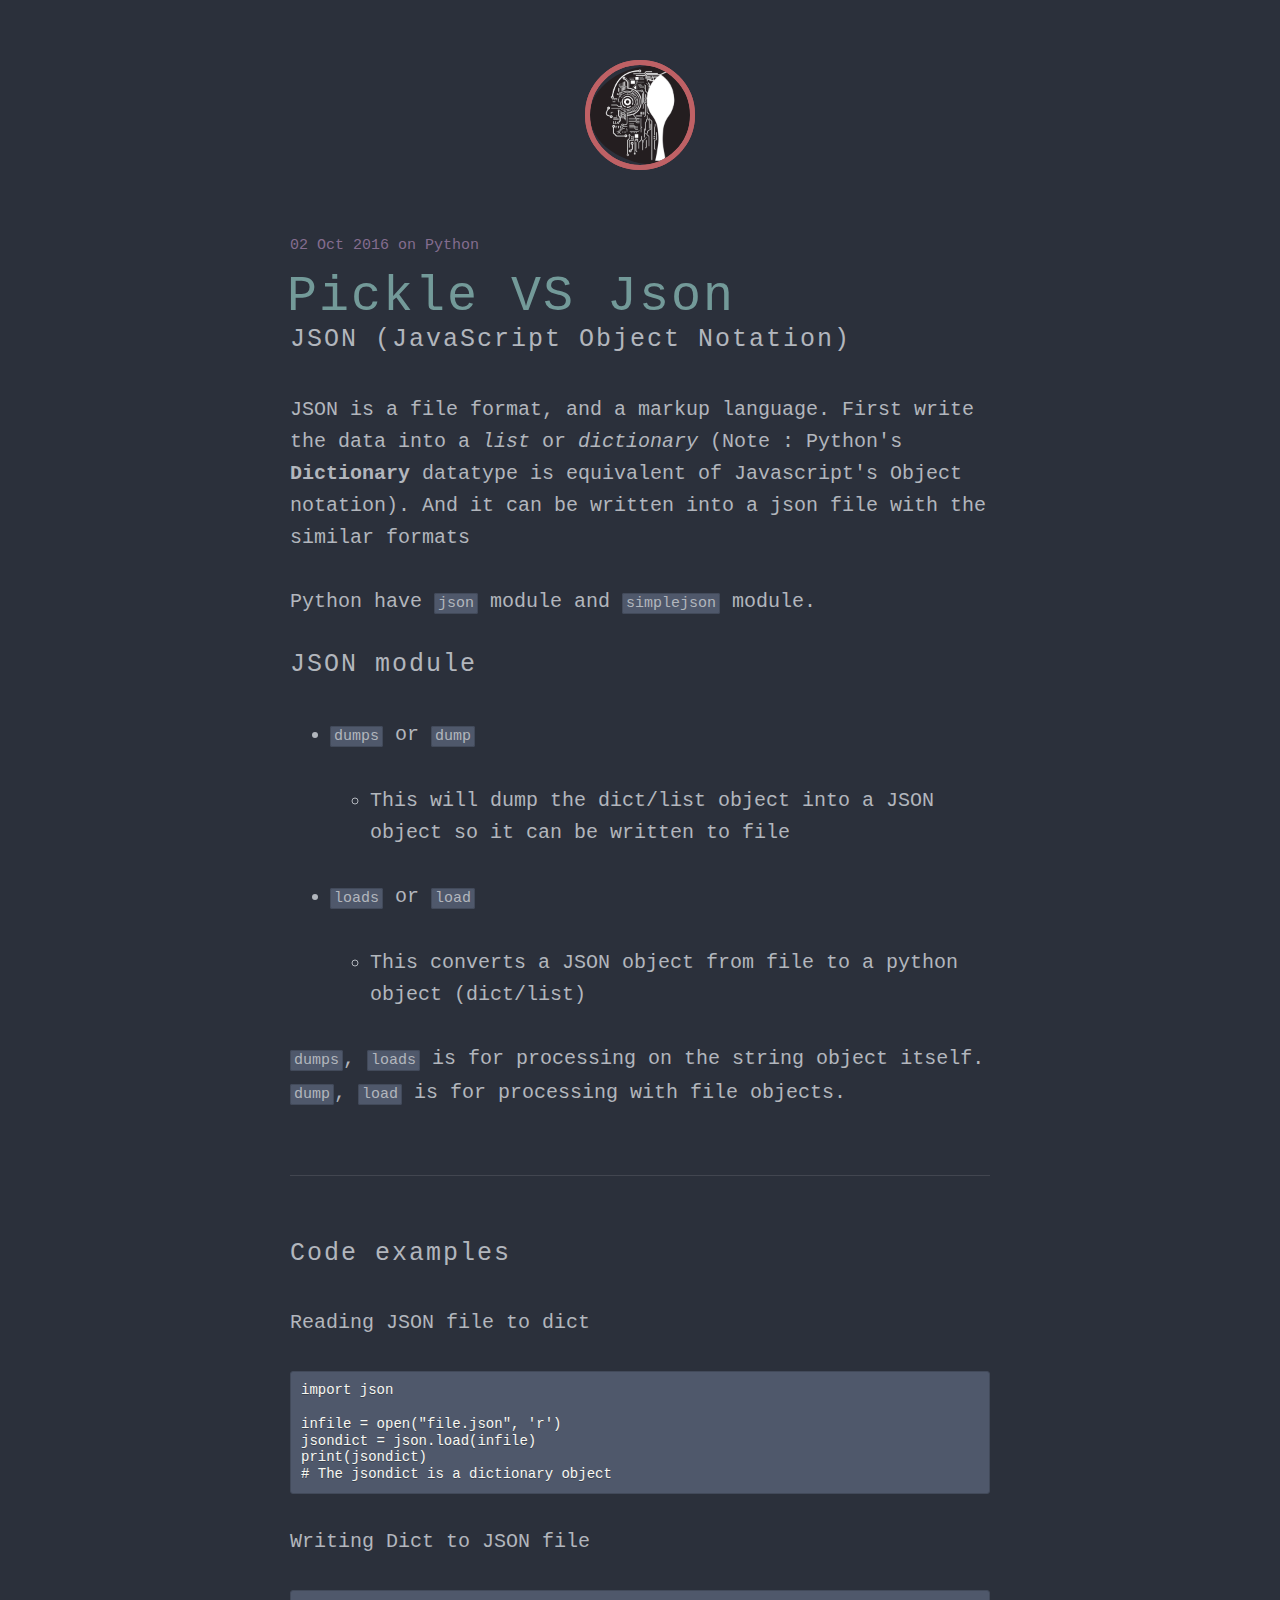
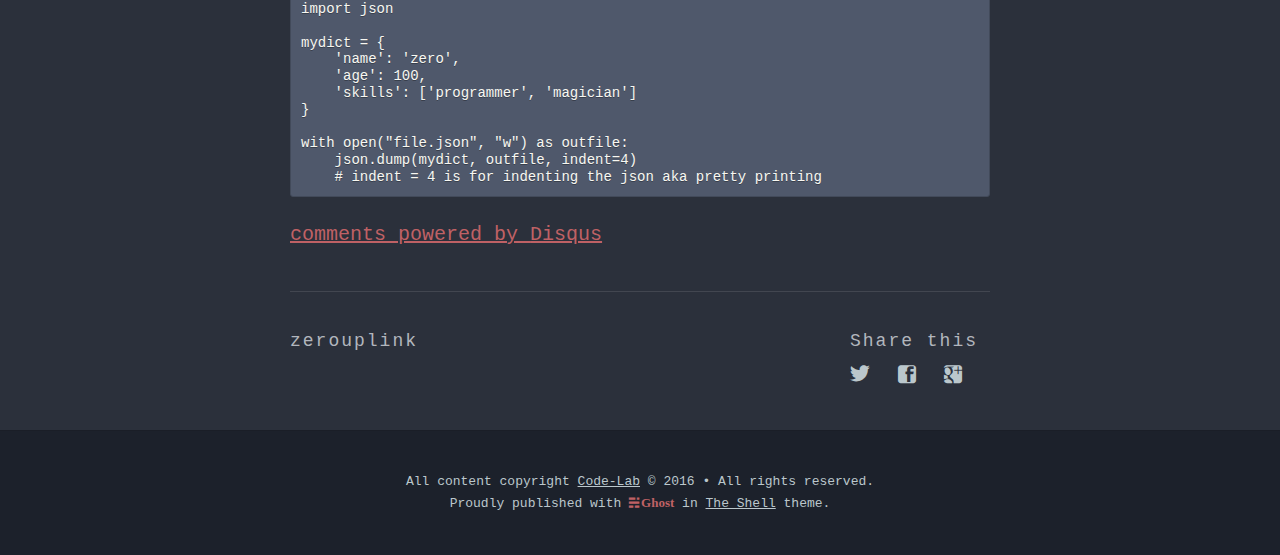
==== commit 9841e3b7: "CSS Link fixed" ====
--- a/pickle-vs-json/index.html
+++ b/pickle-vs-json/index.html
@@ -67,8 +67,8 @@
     <meta name="generator" content="Ghost 0.8">
     <link rel="alternate" type="application/rss+xml" title="Code-Lab" href="http://the-c0d3r.github.io/rss/">
     <!-- http://prismjs.com/index.html#languages-list -->  
-<link href="http://localhost:2368/pickle-vs-json/assets/prism.css" rel="stylesheet">  
-<script src="http://localhost:2368/pickle-vs-json/assets/prism-min.js"></script>  
+<link href="http://the-c0d3r.github.io/assets/css/prism.css" rel="stylesheet">  
+<script src="http://the-c0d3r.github.io/assets/js/prism-min.js"></script>  
 <style>  
   pre {
     word-wrap: normal;
